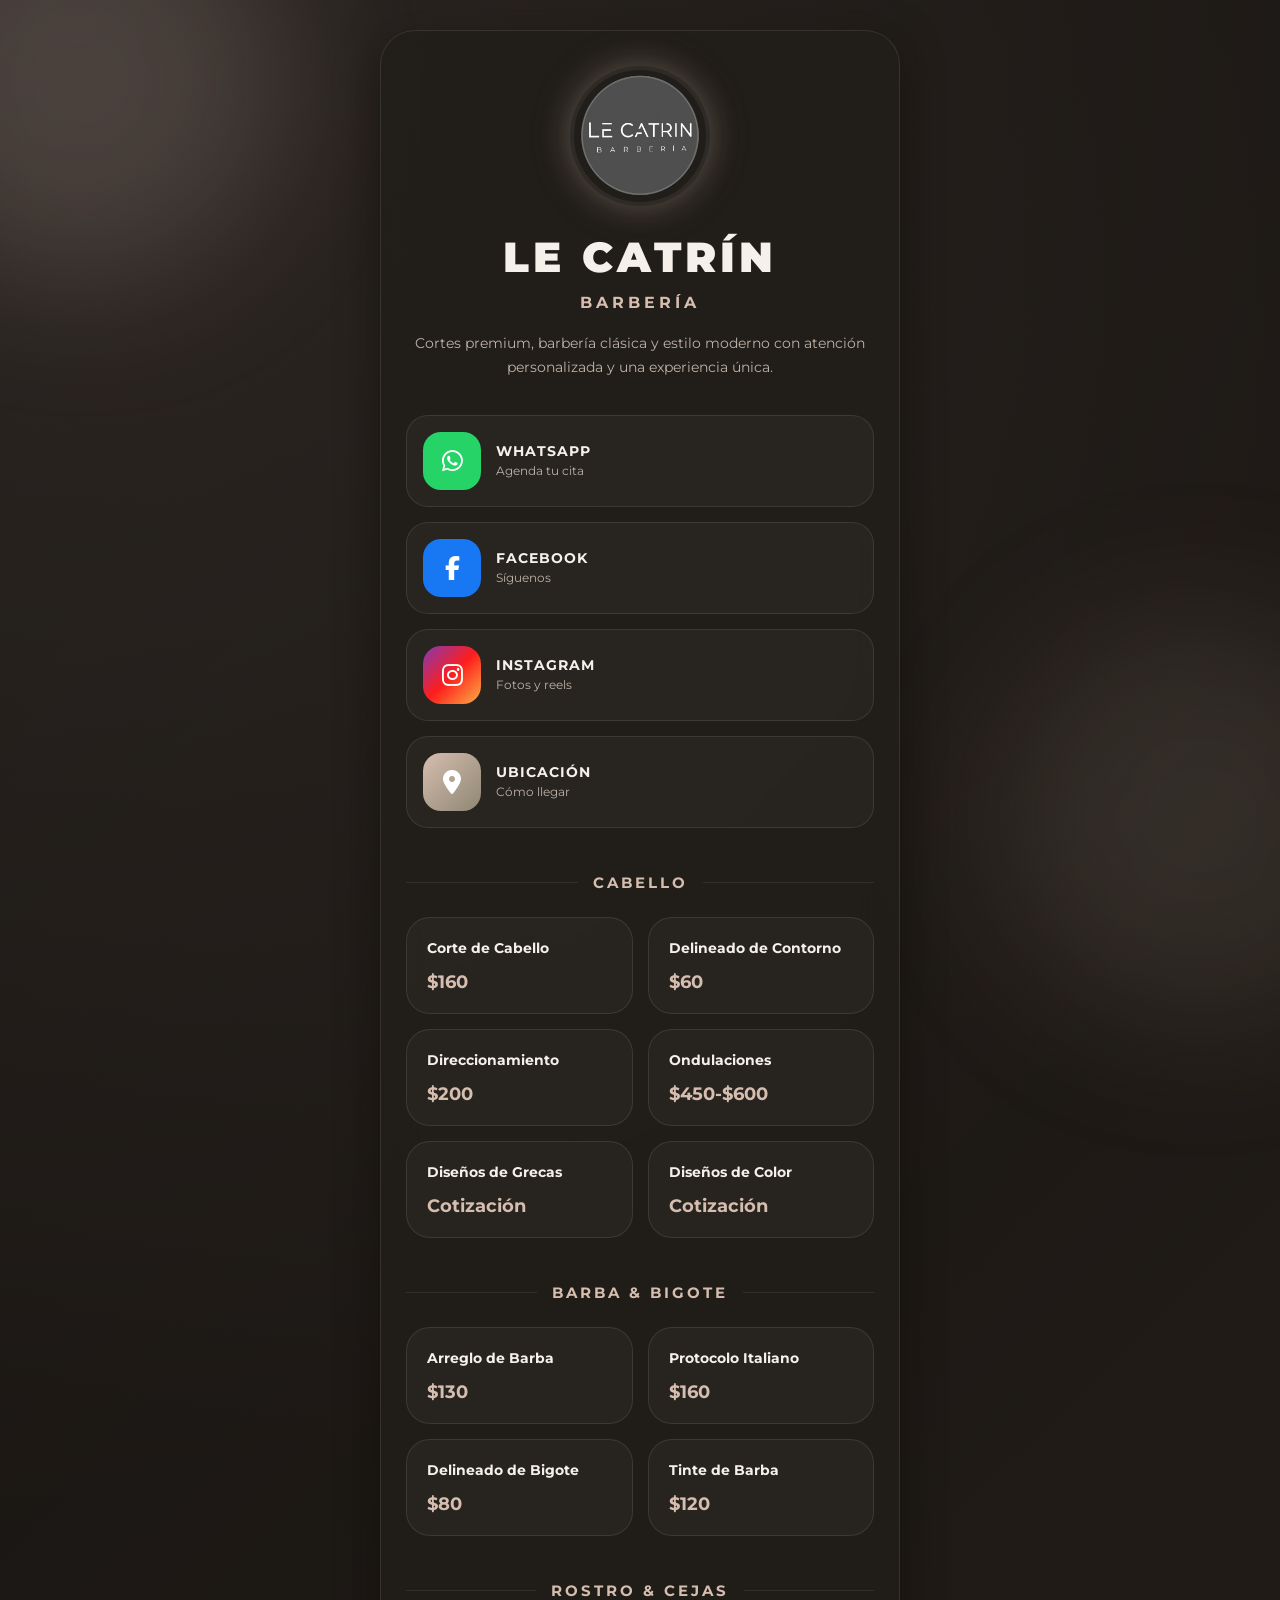
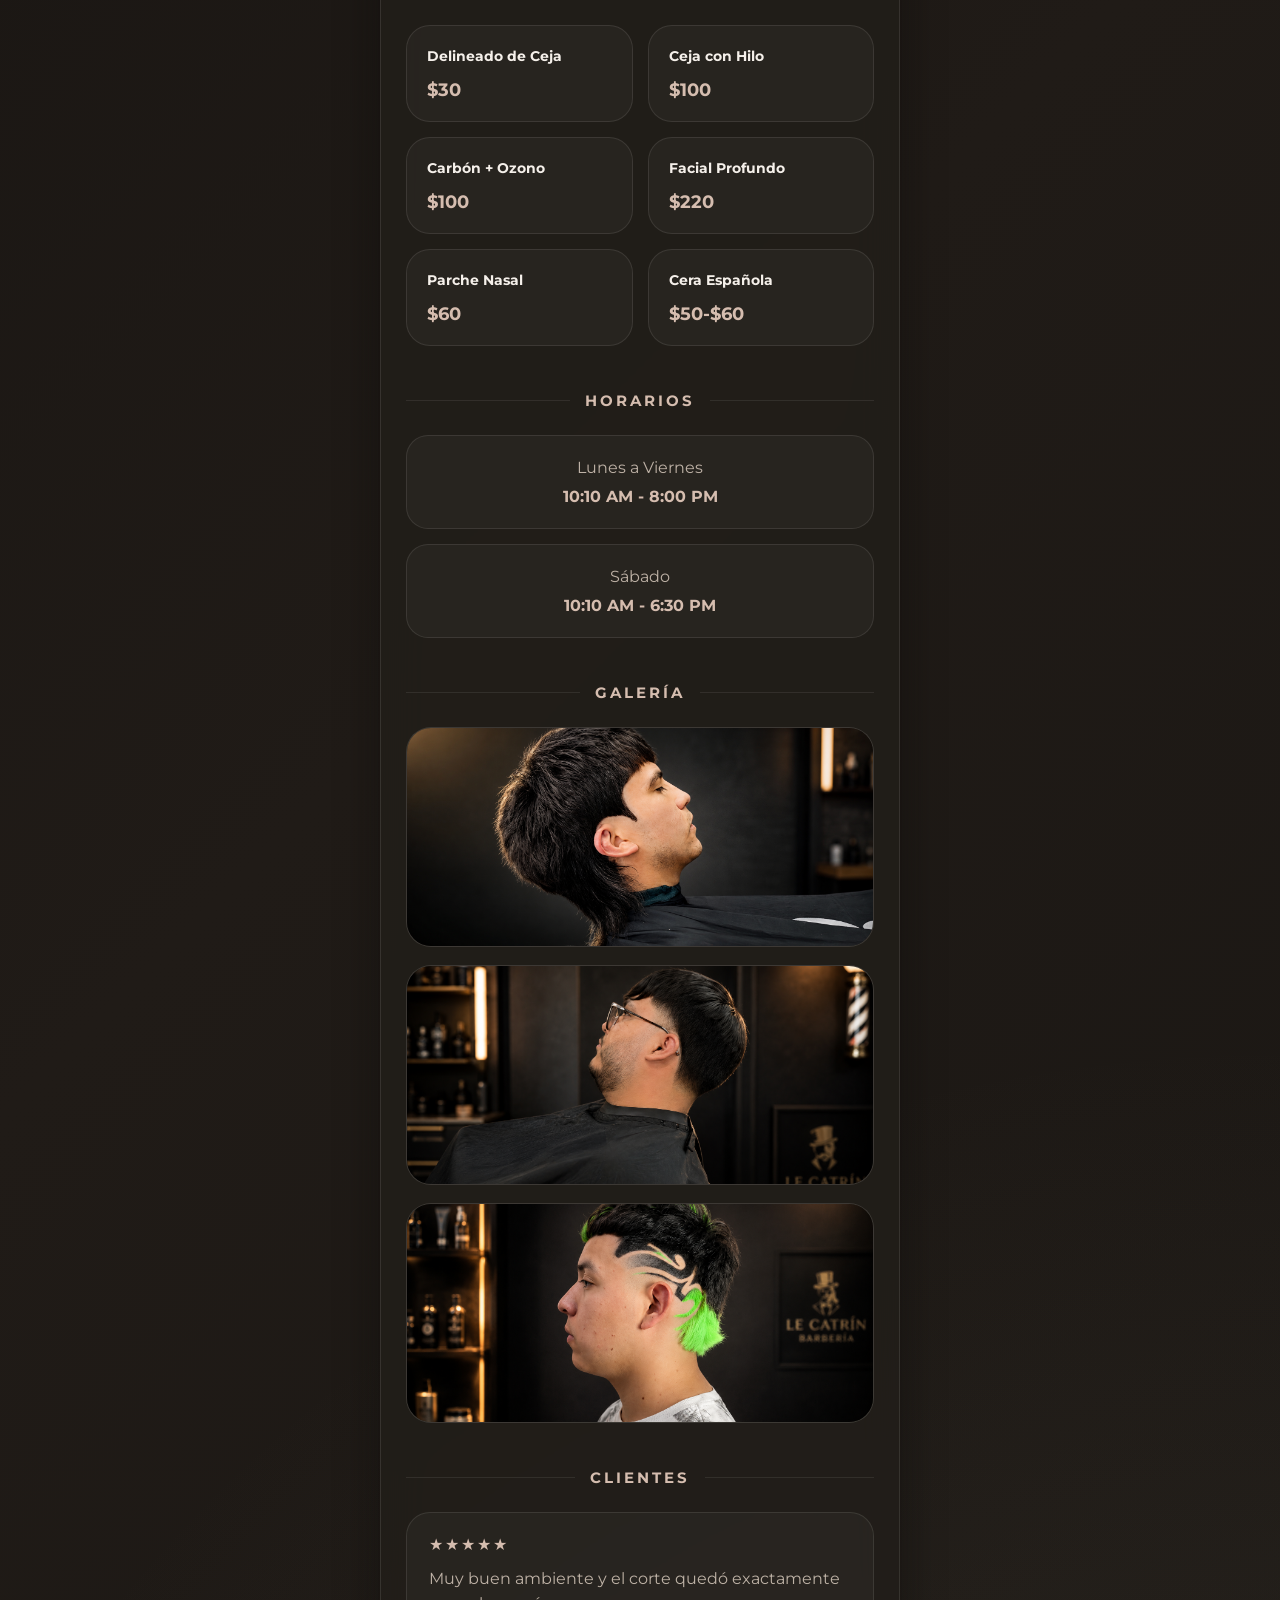
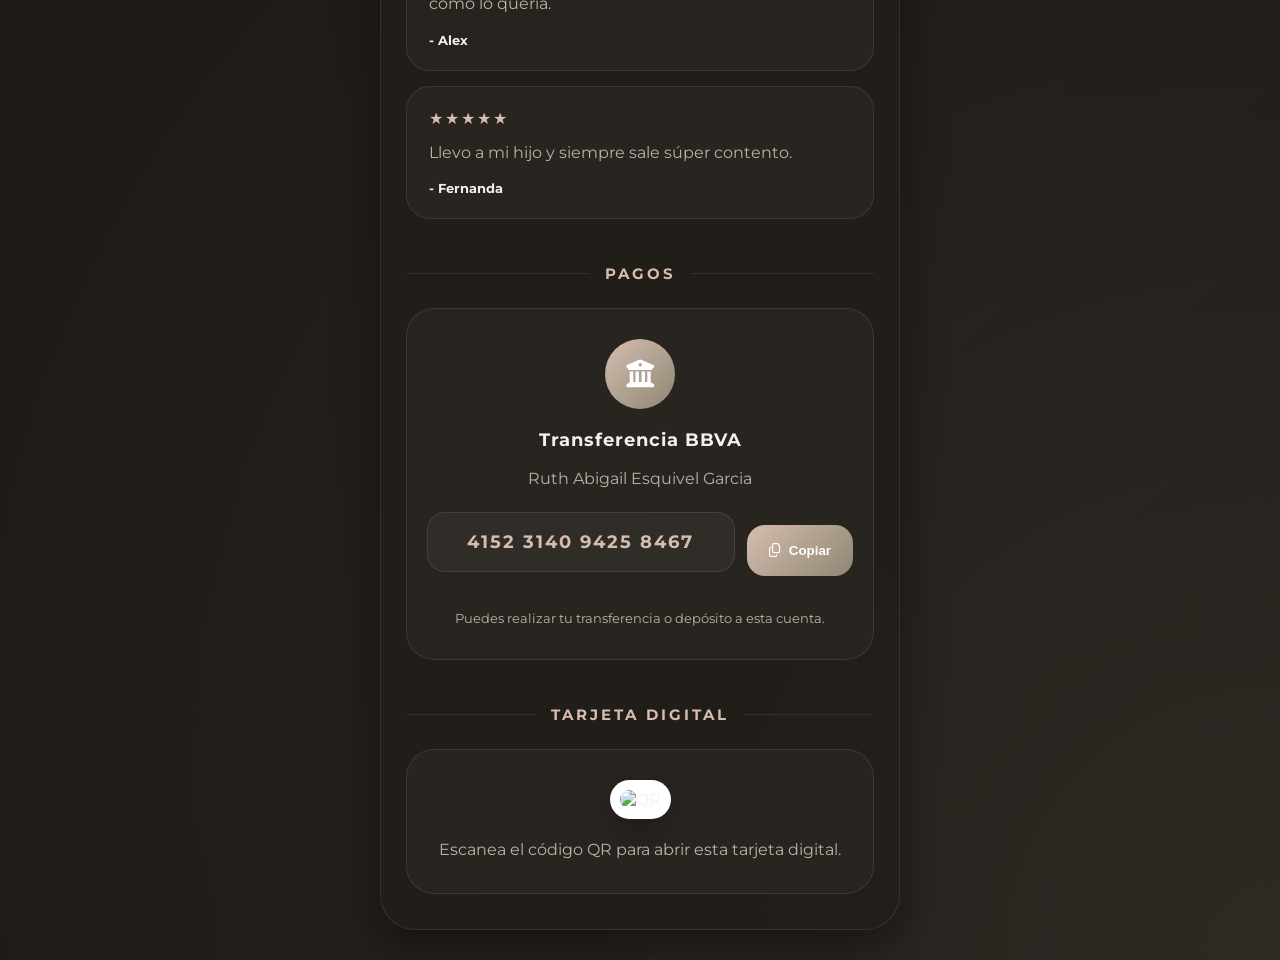
==== Le_Catrin_Barberia/index.html @ 96804195 "Add files via upload" ====
<!DOCTYPE html>
<html lang="es">

<head>

    <meta charset="UTF-8">

    <meta name="viewport" content="width=device-width, initial-scale=1.0">

    <title>Le Catrín Barbería</title>

    <meta name="theme-color" content="#050816">

    <!-- GOOGLE FONTS -->
    <link rel="preconnect" href="https://fonts.googleapis.com">

    <link rel="preconnect" href="https://fonts.gstatic.com" crossorigin>

    <link href="https://fonts.googleapis.com/css2?family=Montserrat:wght@300;400;500;600;700;800;900&display=swap"
        rel="stylesheet">

    <!-- ICONS -->
    <link rel="stylesheet"
        href="https://cdnjs.cloudflare.com/ajax/libs/font-awesome/6.5.2/css/all.min.css">

    <link rel="stylesheet" href="style.css">

</head>

<body>

    <!-- LOADER -->
    <div class="loader" id="loader">

        <div class="loader-content">

            <div class="loader-logo">

                <!-- LOGO -->
                <img src="logo.png" alt="Le Catrín Barbería">

            </div>

            <h1>LE CATRÍN</h1>

            <div class="loader-line"></div>

        </div>

    </div>

    <!-- GLOW EFFECTS -->
    <div class="glow glow-red"></div>
    <div class="glow glow-blue"></div>

    <main class="container">

        <section class="card">

            <!-- HERO -->
            <div class="hero fade-in">

                <div class="hero-logo">

                    <img src="logo.png" alt="Le Catrín Barbería">

                </div>

                <h1>LE CATRÍN</h1>

                <h2>BARBERÍA</h2>

                <p>
                    Cortes premium, barbería clásica y estilo moderno
                    con atención personalizada y una experiencia única.
                </p>

            </div>

            <!-- REDES -->
            <section class="socials fade-in">

                <a href="https://wa.me/527491108655"
                    target="_blank"
                    class="social-btn whatsapp">

                    <div class="social-icon">
                        <i class="fa-brands fa-whatsapp"></i>
                    </div>

                    <div class="social-text">

                        <span>WHATSAPP</span>

                        <small>Agenda tu cita</small>

                    </div>

                </a>

                <!-- AGREGAR URL -->
                <a href="https://www.facebook.com/barberialecatrin"
                    target="_blank"
                    class="social-btn facebook">

                    <div class="social-icon">
                        <i class="fa-brands fa-facebook-f"></i>
                    </div>

                    <div class="social-text">

                        <span>FACEBOOK</span>

                        <small>Síguenos</small>

                    </div>

                </a>

                <!-- AGREGAR URL -->
                <a href="https://www.instagram.com/lecatrin_barberia"
                    target="_blank"
                    class="social-btn instagram">

                    <div class="social-icon">
                        <i class="fa-brands fa-instagram"></i>
                    </div>

                    <div class="social-text">

                        <span>INSTAGRAM</span>

                        <small>Fotos y reels</small>

                    </div>

                </a>

                <!-- AGREGAR URL 
                <a href="#"
                    target="_blank"
                    class="social-btn tiktok">

                    <div class="social-icon">
                        <i class="fa-brands fa-tiktok"></i>
                    </div>

                    <div class="social-text">

                        <span>TIKTOK</span>

                        <small>Contenido barber</small>

                    </div>

                </a> -->

                <a href="https://maps.app.goo.gl/KvKrZvafAZCTjApi6?g_st=aw"
                    target="_blank"
                    class="social-btn maps">

                    <div class="social-icon">
                        <i class="fa-solid fa-location-dot"></i>
                    </div>

                    <div class="social-text">

                        <span>UBICACIÓN</span>

                        <small>Cómo llegar</small>

                    </div>

                </a>

            </section>

            <!-- SERVICIOS CABELLO -->
            <section class="section fade-in">

                <div class="section-title">

                    <span></span>
                    <h3>CABELLO</h3>
                    <span></span>

                </div>

                <div class="services">

                    <div class="service-card">
                        <h4>Corte de Cabello</h4>
                        <strong>$160</strong>
                    </div>

                    <div class="service-card">
                        <h4>Delineado de Contorno</h4>
                        <strong>$60</strong>
                    </div>

                    <div class="service-card">
                        <h4>Direccionamiento</h4>
                        <strong>$200</strong>
                    </div>

                    <div class="service-card">
                        <h4>Ondulaciones</h4>
                        <strong>$450-$600</strong>
                    </div>

                    <div class="service-card">
                        <h4>Diseños de Grecas</h4>
                        <strong>Cotización</strong>
                    </div>

                    <div class="service-card">
                        <h4>Diseños de Color</h4>
                        <strong>Cotización</strong>
                    </div>

                </div>

            </section>

            <!-- BARBA -->
            <section class="section fade-in">

                <div class="section-title">

                    <span></span>
                    <h3>BARBA & BIGOTE</h3>
                    <span></span>

                </div>

                <div class="services">

                    <div class="service-card">
                        <h4>Arreglo de Barba</h4>
                        <strong>$130</strong>
                    </div>

                    <div class="service-card">
                        <h4>Protocolo Italiano</h4>
                        <strong>$160</strong>
                    </div>

                    <div class="service-card">
                        <h4>Delineado de Bigote</h4>
                        <strong>$80</strong>
                    </div>

                    <div class="service-card">
                        <h4>Tinte de Barba</h4>
                        <strong>$120</strong>
                    </div>

                </div>

            </section>

            <!-- ROSTRO -->
            <section class="section fade-in">

                <div class="section-title">

                    <span></span>
                    <h3>ROSTRO & CEJAS</h3>
                    <span></span>

                </div>

                <div class="services">

                    <div class="service-card">
                        <h4>Delineado de Ceja</h4>
                        <strong>$30</strong>
                    </div>

                    <div class="service-card">
                        <h4>Ceja con Hilo</h4>
                        <strong>$100</strong>
                    </div>

                    <div class="service-card">
                        <h4>Carbón + Ozono</h4>
                        <strong>$100</strong>
                    </div>

                    <div class="service-card">
                        <h4>Facial Profundo</h4>
                        <strong>$220</strong>
                    </div>

                    <div class="service-card">
                        <h4>Parche Nasal</h4>
                        <strong>$60</strong>
                    </div>

                    <div class="service-card">
                        <h4>Cera Española</h4>
                        <strong>$50-$60</strong>
                    </div>

                </div>

            </section>

            <!-- HORARIOS -->
            <section class="section fade-in">

                <div class="section-title">

                    <span></span>
                    <h3>HORARIOS</h3>
                    <span></span>

                </div>

                <div class="schedule">

                    <div class="schedule-card">

                        <p>Lunes a Viernes</p>

                        <strong>10:10 AM - 8:00 PM</strong>

                    </div>

                    <div class="schedule-card">

                        <p>Sábado</p>

                        <strong>10:10 AM - 6:30 PM</strong>

                    </div>

                </div>

            </section>

            <!-- GALERÍA -->
            <section class="section fade-in">

                <div class="section-title">

                    <span></span>
                    <h3>GALERÍA</h3>
                    <span></span>

                </div>

                <div class="gallery">

                    <div class="gallery-item">
                        <img src="foto1.png" alt="Trabajo 1">
                    </div>

                    <div class="gallery-item">
                        <img src="foto2.png" alt="Trabajo 2">
                    </div>

                    <div class="gallery-item">
                        <img src="foto3.png" alt="Trabajo 3">
                    </div>

                </div>

            </section>

            <!-- TESTIMONIOS -->
            <section class="section fade-in">

                <div class="section-title">

                    <span></span>
                    <h3>CLIENTES</h3>
                    <span></span>

                </div>

                <div class="testimonials">

                    <div class="testimonial">

                        <div class="stars">★★★★★</div>

                        <p>
                            Muy buen ambiente y el corte quedó exactamente como lo quería.
                        </p>

                        <h5>- Alex</h5>

                    </div>

                    <div class="testimonial">

                        <div class="stars">★★★★★</div>

                        <p>
                            Llevo a mi hijo y siempre sale súper contento.
                        </p>

                        <h5>- Fernanda</h5>

                    </div>

                </div>

            </section>

            <!-- PAGOS -->
<section class="section fade-in">

    <div class="section-title">

        <span></span>

        <h3>PAGOS</h3>

        <span></span>

    </div>

    <div class="payment-card">

        <div class="payment-icon">

            <i class="fa-solid fa-building-columns"></i>

        </div>

        <h4>Transferencia BBVA</h4>

        <p class="payment-name">

            Ruth Abigail Esquivel Garcia

        </p>

        <div class="payment-copy">

    <div class="payment-number" id="bbva-number">

        4152 3140 9425 8467

    </div>

    <button
        class="copy-btn"
        onclick="copyAccount()">

        <i class="fa-regular fa-copy"></i>

        Copiar

    </button>

</div>

        <small>
            Puedes realizar tu transferencia o depósito a esta cuenta.
        </small>

    </div>

</section>

            <!-- QR -->
            <section class="section fade-in">

                <div class="section-title">

                    <span></span>
                    <h3>TARJETA DIGITAL</h3>
                    <span></span>

                </div>

                <div class="qr-box">

                    <!-- CAMBIAR URL -->
                    <img src="https://api.qrserver.com/v1/create-qr-code/?size=250x250&data=https://tu-tarjeta.com"
                        alt="QR">

                    <p>
                        Escanea el código QR para abrir esta tarjeta digital.
                    </p>

                </div>

            </section>

        </section>

    </main>

    <script src="script.js"></script>

</body>

</html>
---- Le_Catrin_Barberia/style.css ----
*{
    margin:0;
    padding:0;
    box-sizing:border-box;
}

:root{

    /* PALETA LE CATRÍN */

    --bg:#181512;

    --card:rgba(34,30,26,.88);

    --primary:#D5BDAF;

    --secondary:#8F8773;

    --light:#F5F0EA;

    --text:#F5F0EA;

    --soft:#BEB2A6;

    --border:rgba(245,240,234,.10);
}

html{
    scroll-behavior:smooth;
}

body{

    font-family:'Montserrat',sans-serif;

    min-height:100vh;

    background:
    radial-gradient(circle at top left,
    rgba(213,189,175,.12),
    transparent 35%),

    radial-gradient(circle at bottom right,
    rgba(143,135,115,.18),
    transparent 35%),

    linear-gradient(
    135deg,
    #151210,
    #201b17,
    #181512);

    color:var(--text);

    overflow-x:hidden;

    padding:30px 15px;

    position:relative;
}

/* GLOW */

.glow{

    position:fixed;

    width:400px;
    height:400px;

    border-radius:50%;

    filter:blur(70px);

    z-index:-1;
}

.glow-red{

    background:rgba(213,189,175,.18);

    top:-120px;
    left:-120px;
}

.glow-blue{

    background:rgba(143,135,115,.18);

    bottom:-120px;
    right:-120px;
}

/* LOADER */

.loader{

    position:fixed;

    inset:0;

    background:#12100e;

    display:flex;
    justify-content:center;
    align-items:center;

    z-index:9999;

    transition:.6s ease;
}

.loader.hidden{

    opacity:0;
    visibility:hidden;
}

.loader-content{

    text-align:center;
}

.loader-logo{

    width:120px;
    height:120px;

    border-radius:50%;

    overflow:hidden;

    border:3px solid rgba(255,255,255,.08);

    margin:auto;

    box-shadow:
    0 0 30px rgba(213,189,175,.25),
    0 0 45px rgba(143,135,115,.18);
}

.loader-logo img{

    width:100%;
    height:100%;

    object-fit:cover;
}

.loader h1{

    margin-top:20px;

    font-size:34px;

    letter-spacing:5px;

    font-weight:800;

    color:var(--light);
}

.loader-line{

    width:220px;
    height:5px;

    margin-top:20px;

    background:rgba(255,255,255,.06);

    border-radius:30px;

    overflow:hidden;

    position:relative;
}

.loader-line::before{

    content:'';

    position:absolute;

    width:40%;
    height:100%;

    left:-40%;

    background:
    linear-gradient(
        90deg,
        var(--primary),
        var(--secondary)
    );

    animation:loading 1.4s linear infinite;
}

@keyframes loading{

    100%{
        left:100%;
    }
}

/* MAIN */

.container{

    width:100%;

    display:flex;
    justify-content:center;
}

.card{

    width:100%;
    max-width:520px;

    background:var(--card);

    backdrop-filter:blur(20px);

    border:1px solid var(--border);

    border-radius:35px;

    padding:35px 25px;

    box-shadow:
    0 10px 40px rgba(0,0,0,.55),
    0 0 40px rgba(213,189,175,.05);

    overflow:hidden;
}

/* HERO */

.hero{

    text-align:center;
}

.hero-logo{

    width:140px;
    height:140px;

    border-radius:50%;

    overflow:hidden;

    margin:auto;

    border:4px solid rgba(255,255,255,.06);

    box-shadow:
    0 0 30px rgba(213,189,175,.25),
    0 0 45px rgba(143,135,115,.18);
}

.hero-logo img{

    width:100%;
    height:100%;

    object-fit:cover;
}

.hero h1{

    margin-top:25px;

    font-size:42px;

    font-weight:900;

    letter-spacing:4px;

    color:var(--light);
}

.hero h2{

    margin-top:10px;

    color:var(--primary);

    font-size:16px;

    letter-spacing:4px;
}

.hero p{

    margin-top:20px;

    color:var(--soft);

    line-height:1.7;

    font-size:14px;
}

/* SOCIALS */

.socials{

    margin-top:35px;

    display:flex;
    flex-direction:column;

    gap:15px;
}

.social-btn{

    display:flex;
    align-items:center;

    text-decoration:none;

    padding:16px;

    border-radius:22px;

    background:rgba(255,255,255,.03);

    border:1px solid var(--border);

    transition:.3s ease;
}

.social-btn:hover{

    transform:translateY(-4px);

    border-color:rgba(213,189,175,.25);

    background:rgba(255,255,255,.05);

    box-shadow:
    0 0 25px rgba(213,189,175,.08);
}

.social-icon{

    width:58px;
    height:58px;

    border-radius:18px;

    display:flex;
    justify-content:center;
    align-items:center;

    margin-right:15px;
}

.social-icon i{

    color:white;

    font-size:24px;
}

.whatsapp .social-icon{
    background:#25D366;
}

.facebook .social-icon{
    background:#1877f2;
}

.instagram .social-icon{
    background:
    linear-gradient(135deg,#833ab4,#fd1d1d,#fcb045);
}

.tiktok .social-icon{
    background:#000;
}

.maps .social-icon{
    background:
    linear-gradient(
        135deg,
        var(--primary),
        var(--secondary)
    );
}

.social-text span{

    display:block;

    color:var(--light);

    font-weight:700;

    font-size:14px;

    letter-spacing:1px;
}

.social-text small{

    color:var(--soft);

    font-size:12px;
}

/* SECCIONES */

.section{

    margin-top:45px;
}

.section-title{

    display:flex;
    align-items:center;

    gap:15px;

    margin-bottom:25px;
}

.section-title span{

    flex:1;

    height:1px;

    background:rgba(255,255,255,.08);
}

.section-title h3{

    font-size:15px;

    letter-spacing:3px;

    color:var(--primary);
}

/* SERVICIOS */

.services{

    display:grid;

    grid-template-columns:1fr 1fr;

    gap:15px;
}

.service-card{

    background:rgba(255,255,255,.03);

    border:1px solid var(--border);

    border-radius:24px;

    padding:20px;

    transition:.3s ease;
}

.service-card:hover{

    transform:translateY(-4px);

    border-color:rgba(213,189,175,.30);

    background:rgba(255,255,255,.05);

    box-shadow:
    0 0 20px rgba(213,189,175,.08);
}

.service-card h4{

    font-size:14px;

    line-height:1.5;

    color:var(--light);
}

.service-card strong{

    display:block;

    margin-top:12px;

    color:var(--primary);

    font-size:18px;
}

/* HORARIOS */

.schedule{

    display:flex;
    flex-direction:column;

    gap:15px;
}

.schedule-card{

    background:rgba(255,255,255,.03);

    border:1px solid var(--border);

    border-radius:22px;

    padding:22px;

    text-align:center;
}

.schedule-card p{

    color:var(--soft);
}

.schedule-card strong{

    display:block;

    margin-top:10px;

    color:var(--primary);
}

/* GALERIA */

.gallery{

    display:flex;

    flex-direction:column;

    gap:18px;
}

.gallery-item{

    height:220px;

    overflow:hidden;

    border-radius:25px;

    border:1px solid var(--border);

    background:rgba(255,255,255,.03);
}

.gallery-item img{

    width:100%;

    height:100%;

    object-fit:cover;

    transition:.4s ease;
}

.gallery-item:hover img{

    transform:scale(1.06);
}

/* TESTIMONIOS */

.testimonials{

    display:flex;
    flex-direction:column;

    gap:15px;
}

.testimonial{

    background:rgba(255,255,255,.03);

    border:1px solid var(--border);

    border-radius:24px;

    padding:22px;
}

.stars{

    color:var(--primary);

    margin-bottom:12px;

    letter-spacing:2px;
}

.testimonial p{

    color:var(--soft);

    line-height:1.6;
}

.testimonial h5{

    margin-top:15px;

    color:var(--light);
}

/* QR */

.qr-box{

    text-align:center;

    background:rgba(255,255,255,.03);

    border:1px solid var(--border);

    border-radius:28px;

    padding:30px 20px;
}

.qr-box img{

    width:230px;

    background:white;

    padding:10px;

    border-radius:20px;

    box-shadow:
    0 10px 30px rgba(0,0,0,.25);
}

.qr-box p{

    margin-top:18px;

    color:var(--soft);

    line-height:1.6;
}

/* PAGOS */

.payment-card{

    background:rgba(255,255,255,.03);

    border:1px solid var(--border);

    border-radius:28px;

    padding:30px 20px;

    text-align:center;

    transition:.3s ease;
}

.payment-card:hover{

    transform:translateY(-4px);

    border-color:rgba(213,189,175,.30);

    box-shadow:
    0 0 20px rgba(213,189,175,.08);
}

.payment-icon{

    width:70px;
    height:70px;

    margin:auto auto 20px;

    border-radius:50%;

    display:flex;
    justify-content:center;
    align-items:center;

    background:
    linear-gradient(
        135deg,
        var(--primary),
        var(--secondary)
    );
}

.payment-icon i{

    color:#fff;

    font-size:28px;
}

.payment-card h4{

    color:var(--light);

    font-size:18px;

    margin-bottom:15px;

    letter-spacing:1px;
}

.payment-name{

    color:var(--soft);

    line-height:1.6;

    margin-bottom:20px;
}

.payment-number{

    background:rgba(255,255,255,.04);

    border:1px solid var(--border);

    border-radius:18px;

    padding:18px;

    font-size:20px;

    font-weight:700;

    letter-spacing:3px;

    color:var(--primary);

    margin-bottom:18px;

    word-break:break-all;
}

.payment-card small{

    color:var(--soft);

    line-height:1.6;
}

/* COPIAR CUENTA */

.payment-copy{

    display:flex;

    gap:12px;

    align-items:center;

    margin-bottom:18px;
}

.payment-number{

    flex:1;

    background:rgba(255,255,255,.04);

    border:1px solid var(--border);

    border-radius:18px;

    padding:18px;

    font-size:18px;

    font-weight:700;

    letter-spacing:2px;

    color:var(--primary);

    text-align:center;
}

.copy-btn{

    border:none;

    background:
    linear-gradient(
        135deg,
        var(--primary),
        var(--secondary)
    );

    color:white;

    padding:18px 22px;

    border-radius:18px;

    cursor:pointer;

    font-weight:700;

    display:flex;

    align-items:center;

    gap:8px;

    transition:.3s ease;
}

.copy-btn:hover{

    transform:translateY(-2px);

    box-shadow:
    0 0 20px rgba(213,189,175,.25);
}

.copy-btn.copied{

    background:#25D366;
}

/* ANIMACIONES */

.fade-in{

    opacity:0;

    transform:translateY(20px);

    transition:
    opacity .8s ease,
    transform .8s ease;
}

.fade-in.show{

    opacity:1;

    transform:translateY(0);
}

/* SCROLLBAR */

::-webkit-scrollbar{

    width:8px;
}

::-webkit-scrollbar-track{

    background:#1b1714;
}

::-webkit-scrollbar-thumb{

    background:var(--secondary);

    border-radius:20px;
}

/* RESPONSIVE */

@media(max-width:700px){

    .card{

        padding:30px 20px;
    }

    .hero h1{

        font-size:34px;
    }

    .services{

        grid-template-columns:1fr;
    }

    .gallery-item{

        height:190px;
    }
}
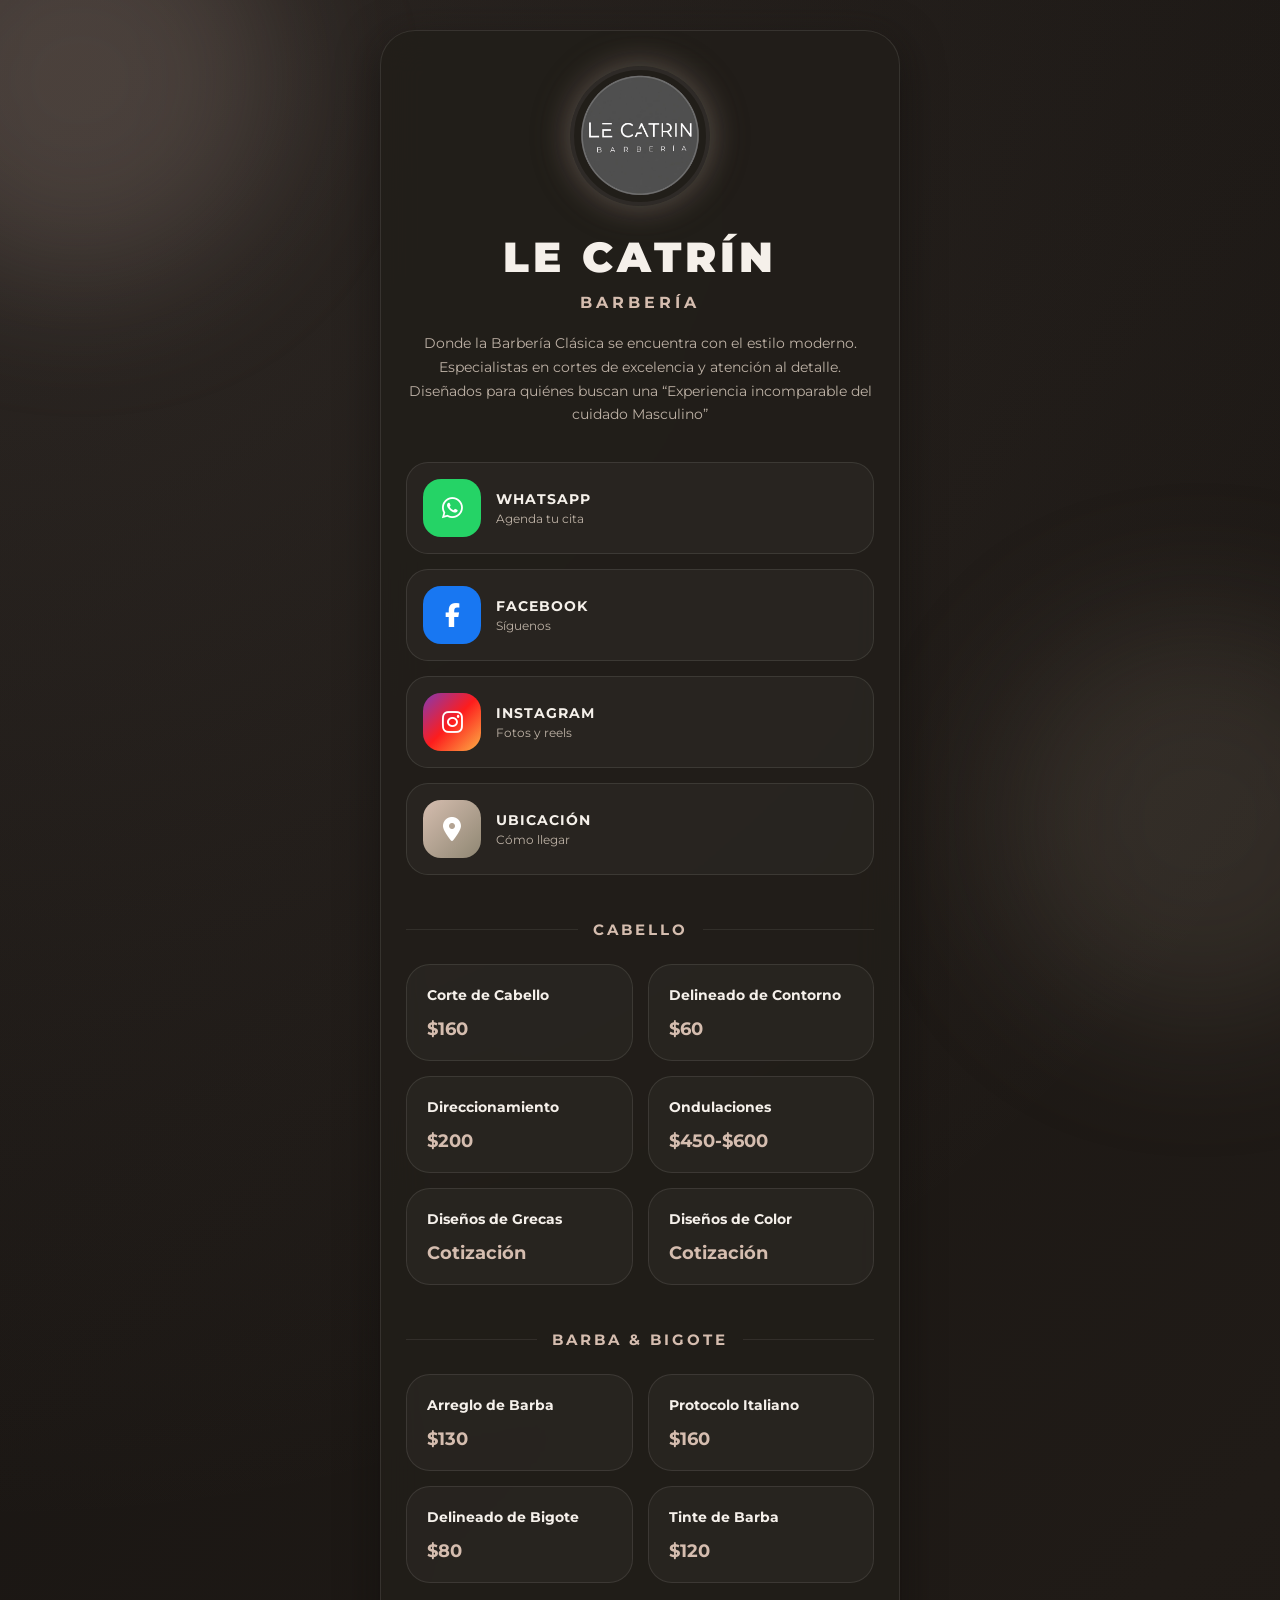
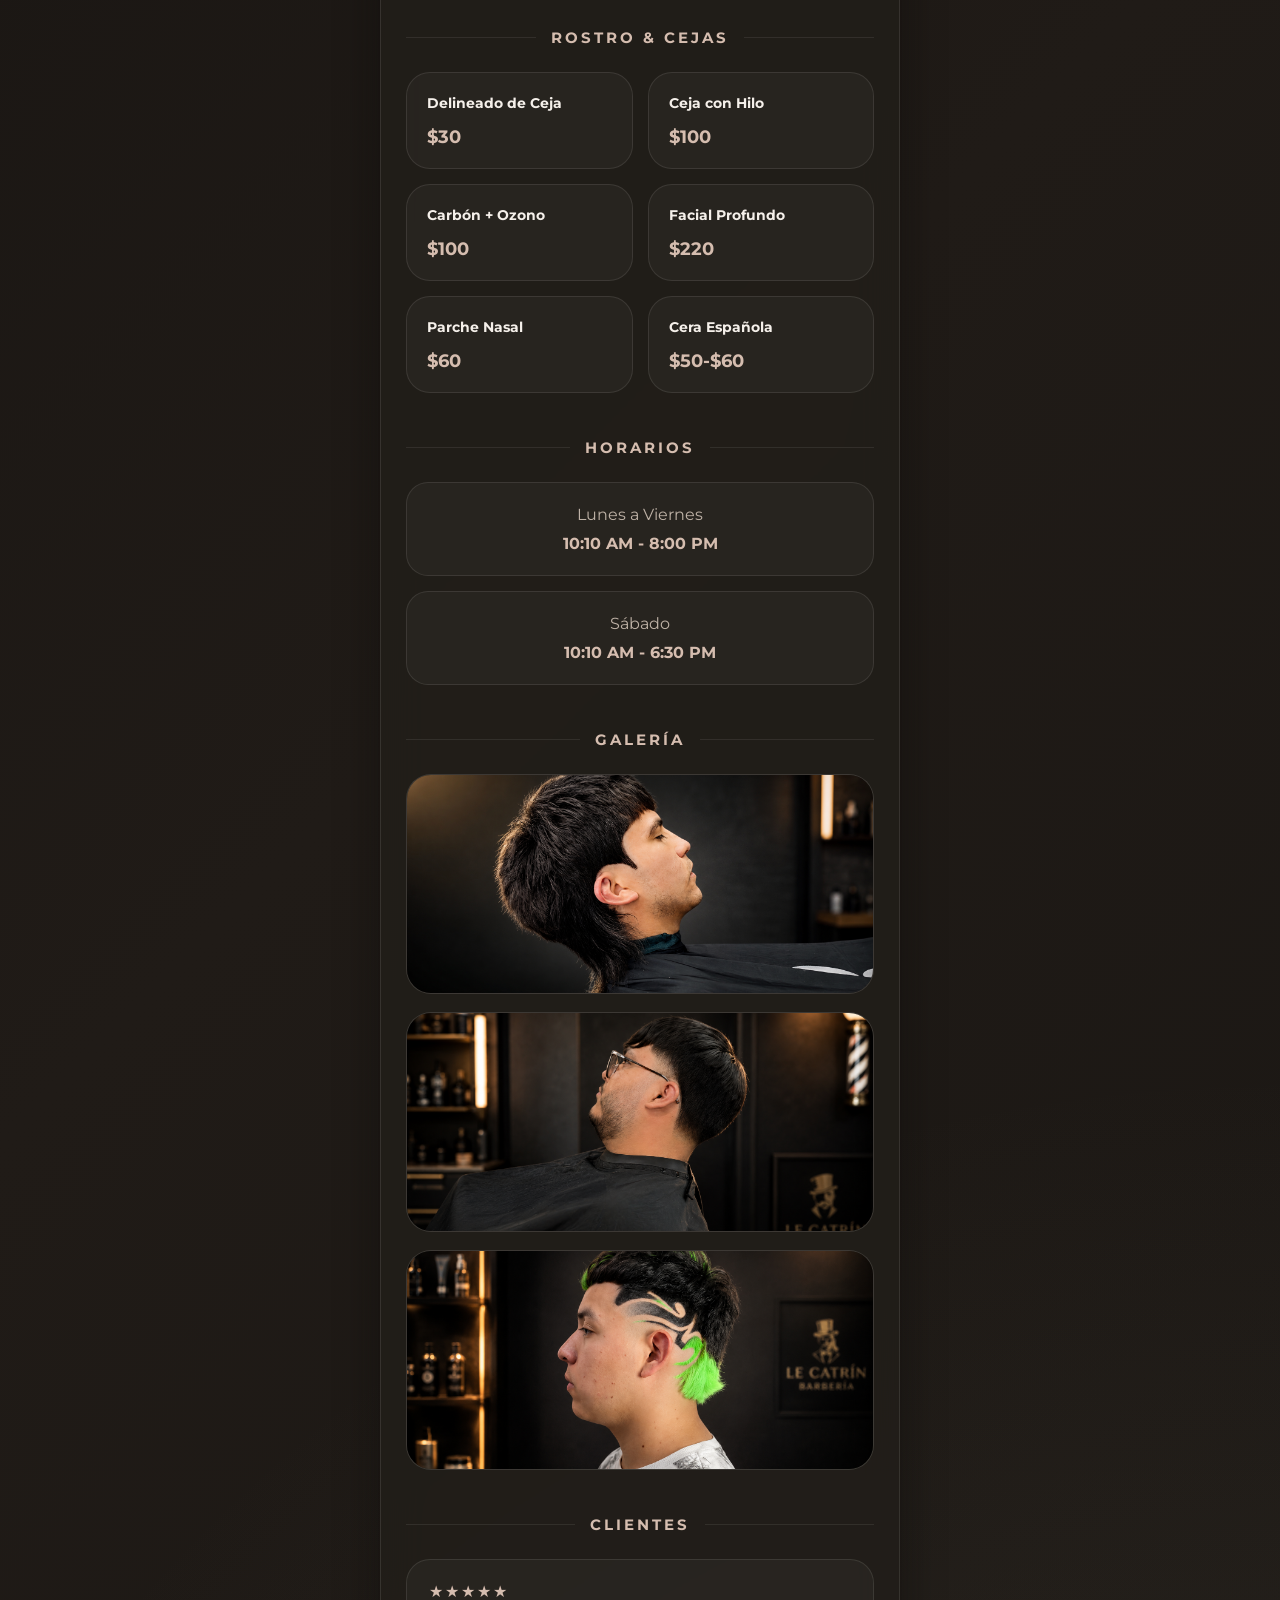
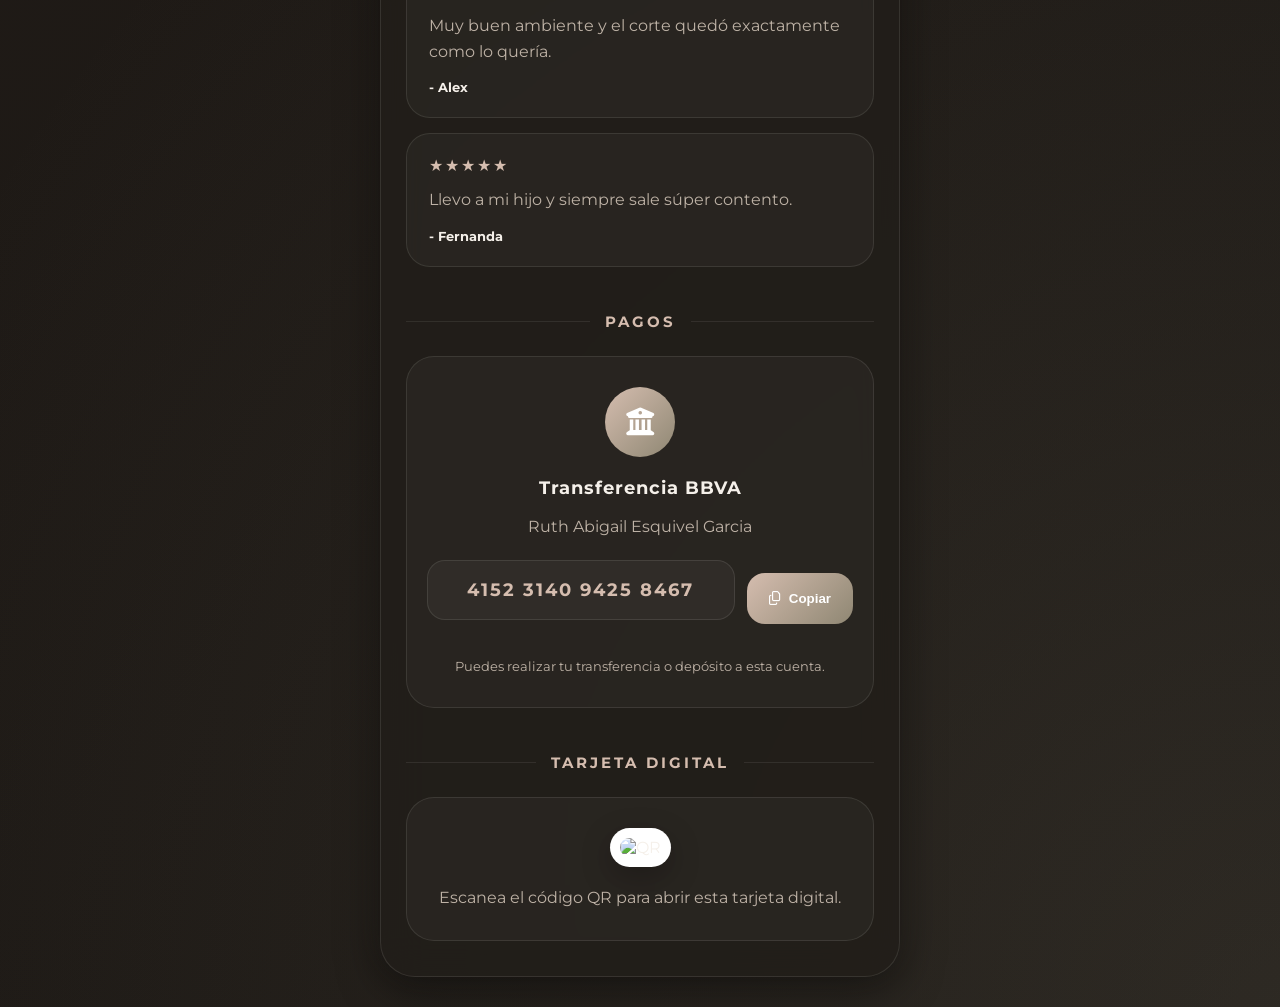
==== commit bffbcdad: "Update index.html" ====
--- a/Le_Catrin_Barberia/index.html
+++ b/Le_Catrin_Barberia/index.html
@@ -71,8 +71,7 @@
                 <h2>BARBERÍA</h2>
 
                 <p>
-                    Cortes premium, barbería clásica y estilo moderno
-                    con atención personalizada y una experiencia única.
+                    Donde la Barbería Clásica se encuentra con el estilo moderno. Especialistas en cortes de excelencia y atención al detalle. Diseñados para quiénes buscan una “Experiencia incomparable del cuidado Masculino”
                 </p>
 
             </div>
@@ -480,7 +479,7 @@
                 <div class="qr-box">
 
                     <!-- CAMBIAR URL -->
-                    <img src="https://api.qrserver.com/v1/create-qr-code/?size=250x250&data=https://tu-tarjeta.com"
+                    <img src="https://api.qrserver.com/v1/create-qr-code/?size=250x250&data=https://feclic7-ship-it.github.io/Le_Catrin_Barberia/"
                         alt="QR">
 
                     <p>
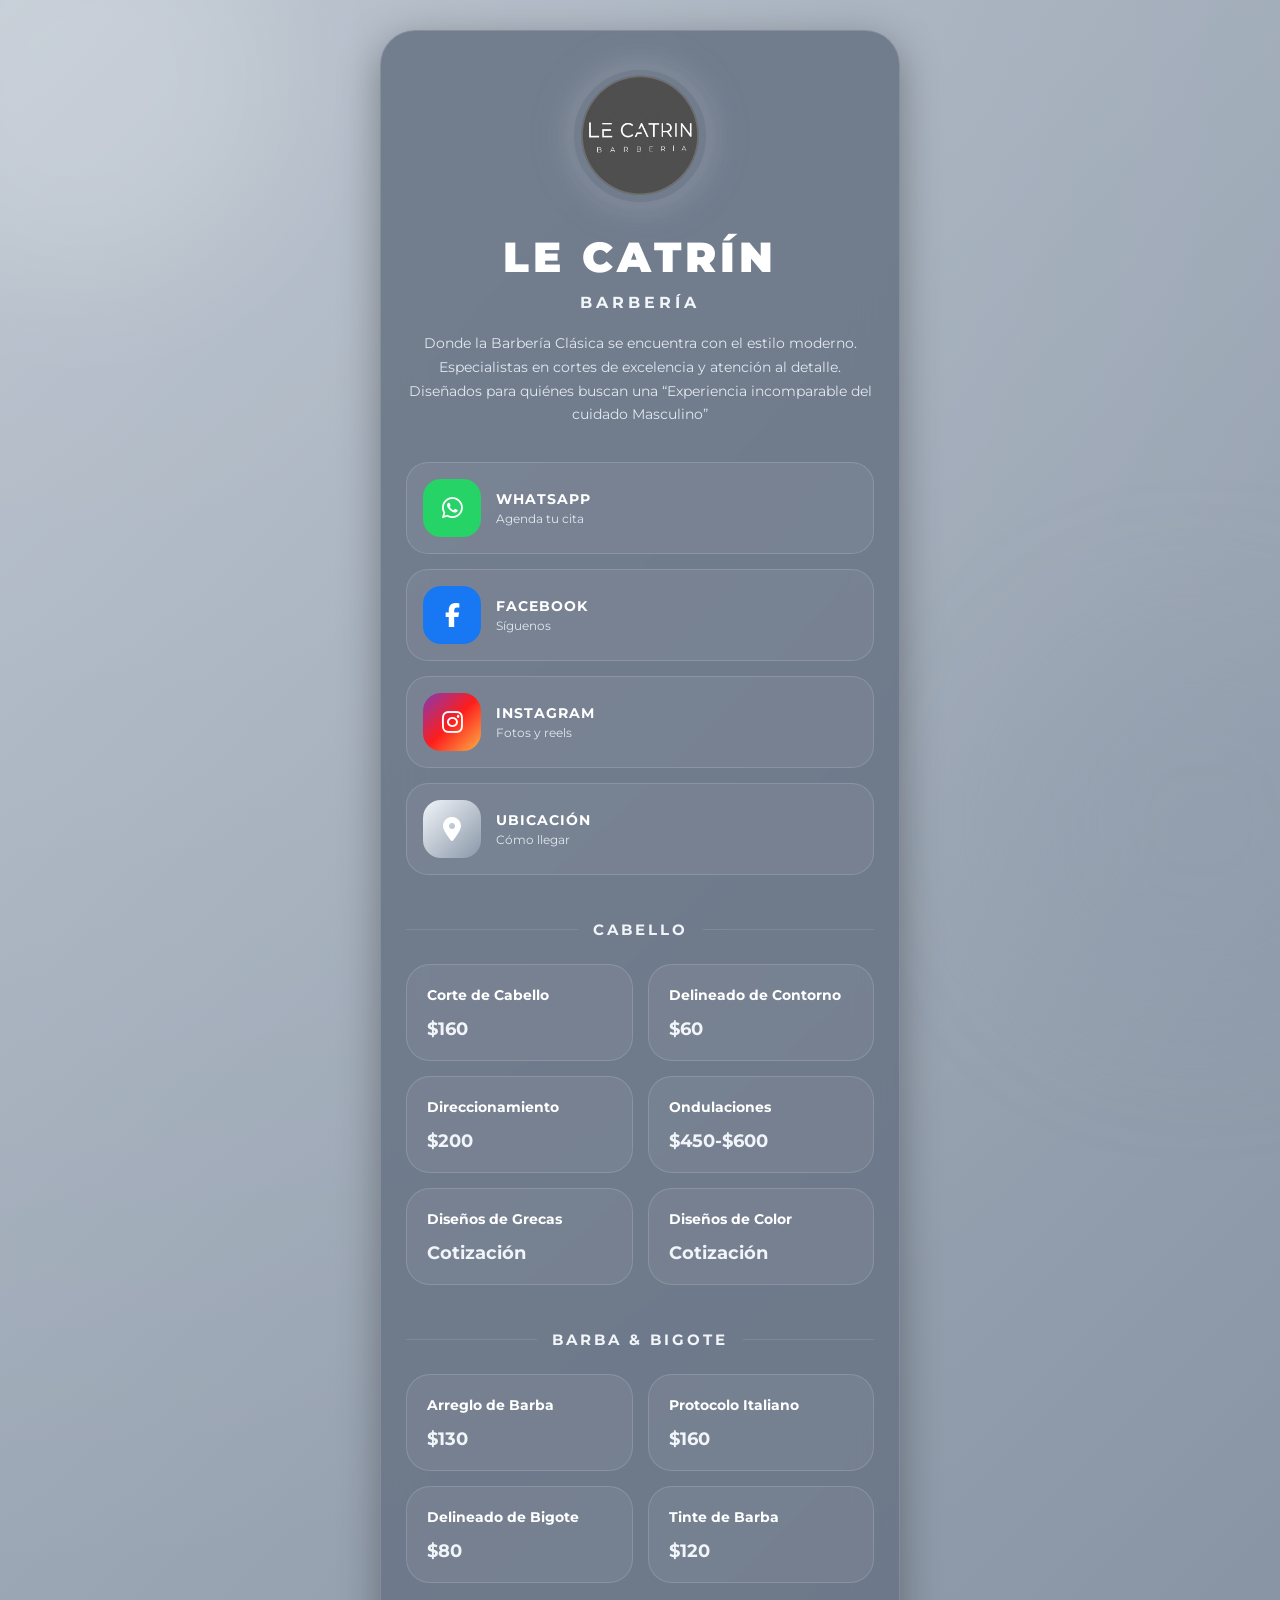
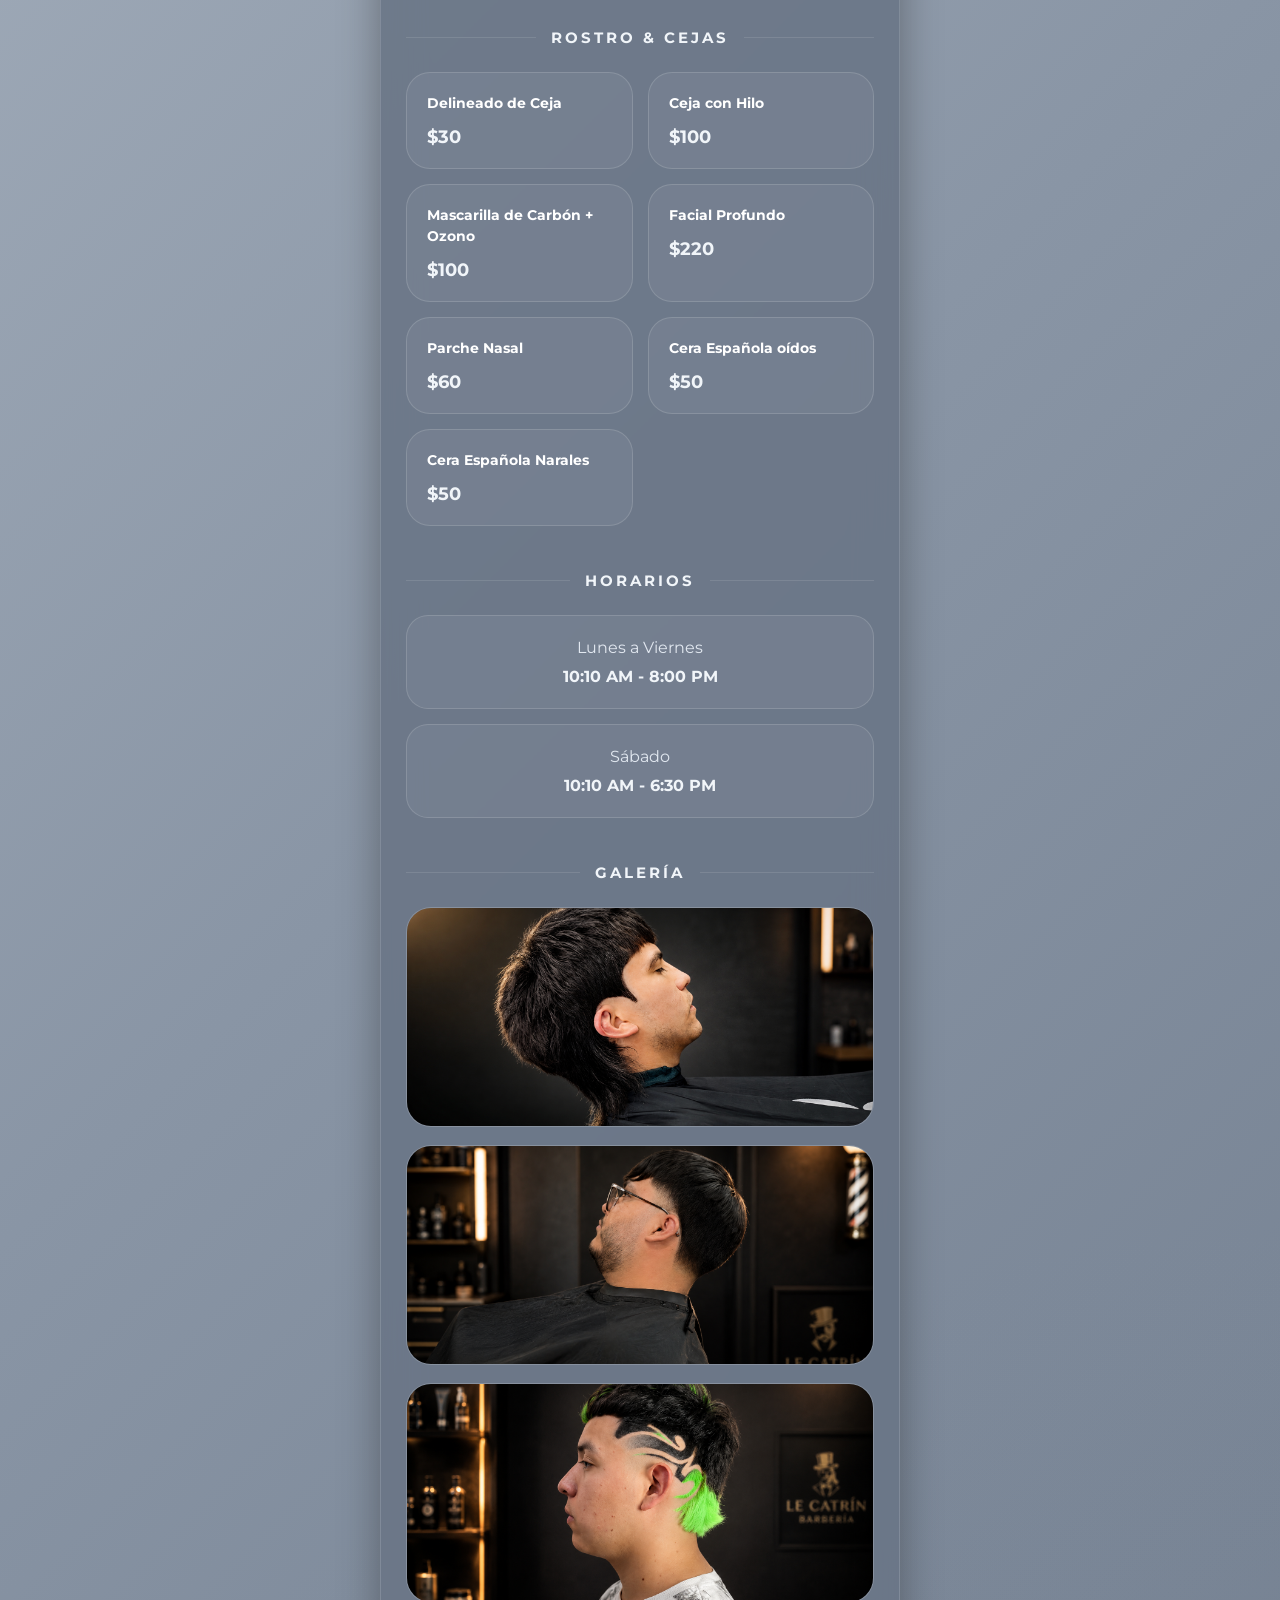
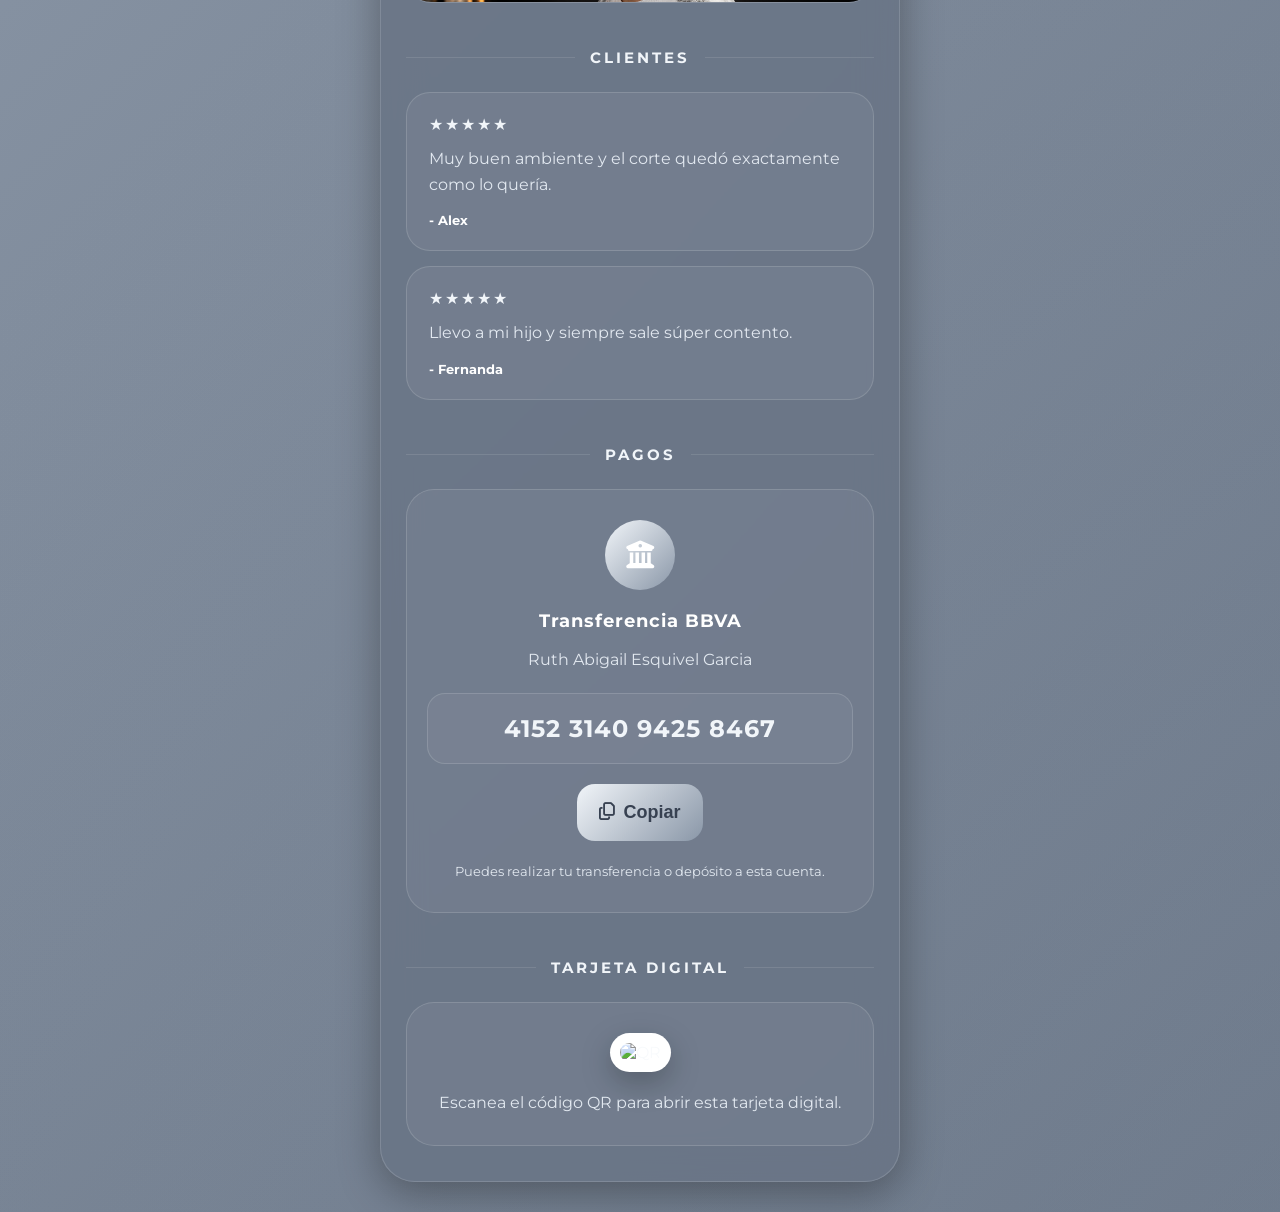
==== commit fd4be1a1: "Update index.html" ====
--- a/Le_Catrin_Barberia/index.html
+++ b/Le_Catrin_Barberia/index.html
@@ -282,7 +282,7 @@
                     </div>
 
                     <div class="service-card">
-                        <h4>Carbón + Ozono</h4>
+                        <h4>Mascarilla de Carbón + Ozono</h4>
                         <strong>$100</strong>
                     </div>
 
@@ -297,8 +297,13 @@
                     </div>
 
                     <div class="service-card">
-                        <h4>Cera Española</h4>
-                        <strong>$50-$60</strong>
+                        <h4>Cera Española oídos</h4>
+                        <strong>$50</strong>
+                    </div>
+
+                    <div class="service-card">
+                        <h4>Cera Española Narales</h4>
+                        <strong>$50</strong>
                     </div>
 
                 </div>
--- a/Le_Catrin_Barberia/style.css
+++ b/Le_Catrin_Barberia/style.css
@@ -5,24 +5,15 @@
 }
 
 :root{
-
-    /* PALETA LE CATRÍN */
-
-    --bg:#181512;
-
-    --card:rgba(34,30,26,.88);
-
-    --primary:#D5BDAF;
-
-    --secondary:#8F8773;
-
-    --light:#F5F0EA;
-
-    --text:#F5F0EA;
-
-    --soft:#BEB2A6;
-
-    --border:rgba(245,240,234,.10);
+    /* PALETA GRIS OXFORD */
+    --bg:#697586;
+    --card:rgba(105,117,134,.88);
+    --primary:#F1F5F9;
+    --secondary:#8A97A8;
+    --light:#FFFFFF;
+    --text:#F8FAFC;
+    --soft:#E2E8F0;
+    --border:rgba(255,255,255,.14);
 }
 
 html{
@@ -30,63 +21,45 @@
 }
 
 body{
-
     font-family:'Montserrat',sans-serif;
-
     min-height:100vh;
-
     background:
     radial-gradient(circle at top left,
-    rgba(213,189,175,.12),
+    rgba(255,255,255,.15),
     transparent 35%),
-
     radial-gradient(circle at bottom right,
-    rgba(143,135,115,.18),
+    rgba(138,151,168,.20),
     transparent 35%),
-
     linear-gradient(
     135deg,
-    #151210,
-    #201b17,
-    #181512);
-
+    #B3BDC9,
+    #8995A5,
+    #697586);
     color:var(--text);
-
     overflow-x:hidden;
-
     padding:30px 15px;
-
     position:relative;
 }
 
 /* GLOW */
 
 .glow{
-
     position:fixed;
-
     width:400px;
     height:400px;
-
     border-radius:50%;
-
     filter:blur(70px);
-
     z-index:-1;
 }
 
 .glow-red{
-
-    background:rgba(213,189,175,.18);
-
+    background:rgba(255,255,255,.18);
     top:-120px;
     left:-120px;
 }
 
 .glow-blue{
-
-    background:rgba(143,135,115,.18);
-
+    background:rgba(138,151,168,.22);
     bottom:-120px;
     right:-120px;
 }
@@ -94,111 +67,76 @@
 /* LOADER */
 
 .loader{
-
     position:fixed;
-
     inset:0;
-
-    background:#12100e;
-
+    background:#5F6B7A;
     display:flex;
     justify-content:center;
     align-items:center;
-
     z-index:9999;
-
     transition:.6s ease;
 }
 
 .loader.hidden{
-
     opacity:0;
     visibility:hidden;
 }
 
 .loader-content{
-
     text-align:center;
 }
 
 .loader-logo{
-
     width:120px;
     height:120px;
-
     border-radius:50%;
-
     overflow:hidden;
-
-    border:3px solid rgba(255,255,255,.08);
-
+    border:3px solid rgba(255,255,255,.10);
     margin:auto;
-
     box-shadow:
-    0 0 30px rgba(213,189,175,.25),
-    0 0 45px rgba(143,135,115,.18);
+    0 0 30px rgba(255,255,255,.15),
+    0 0 45px rgba(138,151,168,.20);
 }
 
 .loader-logo img{
-
     width:100%;
     height:100%;
-
     object-fit:cover;
 }
 
 .loader h1{
-
     margin-top:20px;
-
     font-size:34px;
-
     letter-spacing:5px;
-
     font-weight:800;
-
     color:var(--light);
 }
 
 .loader-line{
-
     width:220px;
     height:5px;
-
     margin-top:20px;
-
-    background:rgba(255,255,255,.06);
-
+    background:rgba(255,255,255,.08);
     border-radius:30px;
-
     overflow:hidden;
-
     position:relative;
 }
 
 .loader-line::before{
-
     content:'';
-
     position:absolute;
-
     width:40%;
     height:100%;
-
     left:-40%;
-
-    background:
-    linear-gradient(
+    background:linear-gradient(
         90deg,
         var(--primary),
         var(--secondary)
     );
-
     animation:loading 1.4s linear infinite;
 }
 
 @keyframes loading{
-
     100%{
         left:100%;
     }
@@ -207,186 +145,121 @@
 /* MAIN */
 
 .container{
-
     width:100%;
-
     display:flex;
     justify-content:center;
 }
 
 .card{
-
     width:100%;
     max-width:520px;
-
     background:var(--card);
-
     backdrop-filter:blur(20px);
-
-    border:1px solid var(--border);
-
+    border:1px solid var(--border);
     border-radius:35px;
-
     padding:35px 25px;
-
     box-shadow:
-    0 10px 40px rgba(0,0,0,.55),
-    0 0 40px rgba(213,189,175,.05);
-
+    0 10px 40px rgba(0,0,0,.35),
+    0 0 40px rgba(255,255,255,.05);
     overflow:hidden;
 }
 
 /* HERO */
 
 .hero{
-
     text-align:center;
 }
 
 .hero-logo{
-
     width:140px;
     height:140px;
-
     border-radius:50%;
-
     overflow:hidden;
-
     margin:auto;
-
-    border:4px solid rgba(255,255,255,.06);
-
+    border:4px solid rgba(255,255,255,.08);
     box-shadow:
-    0 0 30px rgba(213,189,175,.25),
-    0 0 45px rgba(143,135,115,.18);
+    0 0 30px rgba(255,255,255,.15),
+    0 0 45px rgba(138,151,168,.20);
 }
 
 .hero-logo img{
-
     width:100%;
     height:100%;
-
     object-fit:cover;
 }
 
 .hero h1{
-
     margin-top:25px;
-
     font-size:42px;
-
     font-weight:900;
-
     letter-spacing:4px;
-
     color:var(--light);
 }
 
 .hero h2{
-
     margin-top:10px;
-
     color:var(--primary);
-
     font-size:16px;
-
     letter-spacing:4px;
 }
 
 .hero p{
-
     margin-top:20px;
-
     color:var(--soft);
-
     line-height:1.7;
-
     font-size:14px;
 }
 
 /* SOCIALS */
 
 .socials{
-
     margin-top:35px;
-
     display:flex;
     flex-direction:column;
-
     gap:15px;
 }
 
 .social-btn{
-
-    display:flex;
-    align-items:center;
-
+    display:flex;
+    align-items:center;
     text-decoration:none;
-
     padding:16px;
-
     border-radius:22px;
-
-    background:rgba(255,255,255,.03);
-
-    border:1px solid var(--border);
-
+    background:rgba(255,255,255,.05);
+    border:1px solid var(--border);
     transition:.3s ease;
 }
 
 .social-btn:hover{
-
     transform:translateY(-4px);
-
-    border-color:rgba(213,189,175,.25);
-
-    background:rgba(255,255,255,.05);
-
-    box-shadow:
-    0 0 25px rgba(213,189,175,.08);
+    border-color:rgba(255,255,255,.25);
+    background:rgba(255,255,255,.08);
+    box-shadow:0 0 25px rgba(255,255,255,.08);
 }
 
 .social-icon{
-
     width:58px;
     height:58px;
-
     border-radius:18px;
-
     display:flex;
     justify-content:center;
     align-items:center;
-
     margin-right:15px;
 }
 
 .social-icon i{
-
     color:white;
-
     font-size:24px;
 }
 
-.whatsapp .social-icon{
-    background:#25D366;
-}
-
-.facebook .social-icon{
-    background:#1877f2;
-}
-
+.whatsapp .social-icon{background:#25D366;}
+.facebook .social-icon{background:#1877f2;}
 .instagram .social-icon{
-    background:
-    linear-gradient(135deg,#833ab4,#fd1d1d,#fcb045);
-}
-
-.tiktok .social-icon{
-    background:#000;
-}
-
+    background:linear-gradient(135deg,#833ab4,#fd1d1d,#fcb045);
+}
+.tiktok .social-icon{background:#000;}
 .maps .social-icon{
-    background:
-    linear-gradient(
+    background:linear-gradient(
         135deg,
         var(--primary),
         var(--secondary)
@@ -394,317 +267,213 @@
 }
 
 .social-text span{
-
     display:block;
-
     color:var(--light);
-
     font-weight:700;
-
     font-size:14px;
-
     letter-spacing:1px;
 }
 
 .social-text small{
-
     color:var(--soft);
-
     font-size:12px;
 }
 
 /* SECCIONES */
 
 .section{
-
     margin-top:45px;
 }
 
 .section-title{
-
-    display:flex;
-    align-items:center;
-
+    display:flex;
+    align-items:center;
     gap:15px;
-
     margin-bottom:25px;
 }
 
 .section-title span{
-
     flex:1;
-
     height:1px;
-
+    background:rgba(255,255,255,.10);
+}
+
+.section-title h3{
+    font-size:15px;
+    letter-spacing:3px;
+    color:var(--primary);
+}
+
+/* SERVICIOS */
+
+.services{
+    display:grid;
+    grid-template-columns:1fr 1fr;
+    gap:15px;
+}
+
+.service-card{
+    background:rgba(255,255,255,.05);
+    border:1px solid var(--border);
+    border-radius:24px;
+    padding:20px;
+    transition:.3s ease;
+}
+
+.service-card:hover{
+    transform:translateY(-4px);
+    border-color:rgba(255,255,255,.30);
     background:rgba(255,255,255,.08);
-}
-
-.section-title h3{
-
-    font-size:15px;
-
-    letter-spacing:3px;
-
+    box-shadow:0 0 20px rgba(255,255,255,.08);
+}
+
+.service-card h4{
+    font-size:14px;
+    line-height:1.5;
+    color:var(--light);
+}
+
+.service-card strong{
+    display:block;
+    margin-top:12px;
     color:var(--primary);
-}
-
-/* SERVICIOS */
-
-.services{
-
-    display:grid;
-
-    grid-template-columns:1fr 1fr;
-
+    font-size:18px;
+}
+
+/* HORARIOS */
+
+.schedule{
+    display:flex;
+    flex-direction:column;
     gap:15px;
 }
 
-.service-card{
-
-    background:rgba(255,255,255,.03);
-
-    border:1px solid var(--border);
-
+.schedule-card{
+    background:rgba(255,255,255,.05);
+    border:1px solid var(--border);
+    border-radius:22px;
+    padding:22px;
+    text-align:center;
+}
+
+.schedule-card p{
+    color:var(--soft);
+}
+
+.schedule-card strong{
+    display:block;
+    margin-top:10px;
+    color:var(--primary);
+}
+
+/* GALERIA */
+
+.gallery{
+    display:flex;
+    flex-direction:column;
+    gap:18px;
+}
+
+.gallery-item{
+    height:220px;
+    overflow:hidden;
+    border-radius:25px;
+    border:1px solid var(--border);
+    background:rgba(255,255,255,.05);
+}
+
+.gallery-item img{
+    width:100%;
+    height:100%;
+    object-fit:cover;
+    transition:.4s ease;
+}
+
+.gallery-item:hover img{
+    transform:scale(1.06);
+}
+
+/* TESTIMONIOS */
+
+.testimonials{
+    display:flex;
+    flex-direction:column;
+    gap:15px;
+}
+
+.testimonial{
+    background:rgba(255,255,255,.05);
+    border:1px solid var(--border);
     border-radius:24px;
-
-    padding:20px;
-
+    padding:22px;
+}
+
+.stars{
+    color:var(--primary);
+    margin-bottom:12px;
+    letter-spacing:2px;
+}
+
+.testimonial p{
+    color:var(--soft);
+    line-height:1.6;
+}
+
+.testimonial h5{
+    margin-top:15px;
+    color:var(--light);
+}
+
+/* QR */
+
+.qr-box{
+    text-align:center;
+    background:rgba(255,255,255,.05);
+    border:1px solid var(--border);
+    border-radius:28px;
+    padding:30px 20px;
+}
+
+.qr-box img{
+    width:230px;
+    background:white;
+    padding:10px;
+    border-radius:20px;
+    box-shadow:0 10px 30px rgba(0,0,0,.25);
+}
+
+.qr-box p{
+    margin-top:18px;
+    color:var(--soft);
+    line-height:1.6;
+}
+
+/* PAGOS */
+
+.payment-card{
+    background:rgba(255,255,255,.05);
+    border:1px solid var(--border);
+    border-radius:28px;
+    padding:30px 20px;
+    text-align:center;
     transition:.3s ease;
 }
 
-.service-card:hover{
-
+.payment-card:hover{
     transform:translateY(-4px);
-
-    border-color:rgba(213,189,175,.30);
-
-    background:rgba(255,255,255,.05);
-
-    box-shadow:
-    0 0 20px rgba(213,189,175,.08);
-}
-
-.service-card h4{
-
-    font-size:14px;
-
-    line-height:1.5;
-
-    color:var(--light);
-}
-
-.service-card strong{
-
-    display:block;
-
-    margin-top:12px;
-
-    color:var(--primary);
-
-    font-size:18px;
-}
-
-/* HORARIOS */
-
-.schedule{
-
-    display:flex;
-    flex-direction:column;
-
-    gap:15px;
-}
-
-.schedule-card{
-
-    background:rgba(255,255,255,.03);
-
-    border:1px solid var(--border);
-
-    border-radius:22px;
-
-    padding:22px;
-
-    text-align:center;
-}
-
-.schedule-card p{
-
-    color:var(--soft);
-}
-
-.schedule-card strong{
-
-    display:block;
-
-    margin-top:10px;
-
-    color:var(--primary);
-}
-
-/* GALERIA */
-
-.gallery{
-
-    display:flex;
-
-    flex-direction:column;
-
-    gap:18px;
-}
-
-.gallery-item{
-
-    height:220px;
-
-    overflow:hidden;
-
-    border-radius:25px;
-
-    border:1px solid var(--border);
-
-    background:rgba(255,255,255,.03);
-}
-
-.gallery-item img{
-
-    width:100%;
-
-    height:100%;
-
-    object-fit:cover;
-
-    transition:.4s ease;
-}
-
-.gallery-item:hover img{
-
-    transform:scale(1.06);
-}
-
-/* TESTIMONIOS */
-
-.testimonials{
-
-    display:flex;
-    flex-direction:column;
-
-    gap:15px;
-}
-
-.testimonial{
-
-    background:rgba(255,255,255,.03);
-
-    border:1px solid var(--border);
-
-    border-radius:24px;
-
-    padding:22px;
-}
-
-.stars{
-
-    color:var(--primary);
-
-    margin-bottom:12px;
-
-    letter-spacing:2px;
-}
-
-.testimonial p{
-
-    color:var(--soft);
-
-    line-height:1.6;
-}
-
-.testimonial h5{
-
-    margin-top:15px;
-
-    color:var(--light);
-}
-
-/* QR */
-
-.qr-box{
-
-    text-align:center;
-
-    background:rgba(255,255,255,.03);
-
-    border:1px solid var(--border);
-
-    border-radius:28px;
-
-    padding:30px 20px;
-}
-
-.qr-box img{
-
-    width:230px;
-
-    background:white;
-
-    padding:10px;
-
-    border-radius:20px;
-
-    box-shadow:
-    0 10px 30px rgba(0,0,0,.25);
-}
-
-.qr-box p{
-
-    margin-top:18px;
-
-    color:var(--soft);
-
-    line-height:1.6;
-}
-
-/* PAGOS */
-
-.payment-card{
-
-    background:rgba(255,255,255,.03);
-
-    border:1px solid var(--border);
-
-    border-radius:28px;
-
-    padding:30px 20px;
-
-    text-align:center;
-
-    transition:.3s ease;
-}
-
-.payment-card:hover{
-
-    transform:translateY(-4px);
-
-    border-color:rgba(213,189,175,.30);
-
-    box-shadow:
-    0 0 20px rgba(213,189,175,.08);
+    border-color:rgba(255,255,255,.30);
+    box-shadow:0 0 20px rgba(255,255,255,.08);
 }
 
 .payment-icon{
-
     width:70px;
     height:70px;
-
     margin:auto auto 20px;
-
     border-radius:50%;
-
     display:flex;
     justify-content:center;
     align-items:center;
-
-    background:
-    linear-gradient(
+    background:linear-gradient(
         135deg,
         var(--primary),
         var(--secondary)
@@ -712,177 +481,176 @@
 }
 
 .payment-icon i{
-
     color:#fff;
-
     font-size:28px;
 }
 
 .payment-card h4{
-
     color:var(--light);
-
     font-size:18px;
-
     margin-bottom:15px;
-
     letter-spacing:1px;
 }
 
 .payment-name{
-
     color:var(--soft);
-
     line-height:1.6;
-
     margin-bottom:20px;
 }
 
+/* COPIAR CUENTA */
+
+.payment-copy{
+
+    display:flex;
+
+    flex-direction:column;
+
+    align-items:center;
+
+    gap:20px;
+
+    margin-bottom:20px;
+}
+
 .payment-number{
 
+    width:100%;
+
     background:rgba(255,255,255,.04);
 
     border:1px solid var(--border);
 
     border-radius:18px;
 
-    padding:18px;
-
-    font-size:20px;
+    padding:20px 15px;
+
+    /* Se adapta automáticamente */
+    font-size:clamp(12px, 4vw, 24px);
 
     font-weight:700;
 
-    letter-spacing:3px;
+    letter-spacing:1px;
 
     color:var(--primary);
 
-    margin-bottom:18px;
-
-    word-break:break-all;
-}
-
-.payment-card small{
-
-    color:var(--soft);
-
-    line-height:1.6;
-}
-
-/* COPIAR CUENTA */
-
-.payment-copy{
-
-    display:flex;
-
-    gap:12px;
-
-    align-items:center;
-
-    margin-bottom:18px;
-}
-
-.payment-number{
-
-    flex:1;
-
-    background:rgba(255,255,255,.04);
-
-    border:1px solid var(--border);
-
-    border-radius:18px;
-
-    padding:18px;
-
-    font-size:18px;
-
-    font-weight:700;
-
-    letter-spacing:2px;
-
-    color:var(--primary);
-
     text-align:center;
+
+    white-space:nowrap;
+
+    overflow:hidden;
 }
 
 .copy-btn{
 
     border:none;
 
-    background:
-    linear-gradient(
+    background:linear-gradient(
         135deg,
         var(--primary),
         var(--secondary)
     );
 
+    color:#374151;
+
+    padding:16px 32px;
+
+    border-radius:18px;
+
+    cursor:pointer;
+
+    font-weight:700;
+
+    font-size:18px;
+
+    display:flex;
+
+    align-items:center;
+
+    gap:10px;
+
+    transition:.3s ease;
+}
+
+.copy-btn:hover{
+
+    transform:translateY(-2px);
+
+    box-shadow:
+    0 0 20px rgba(255,255,255,.25);
+}
+
+.copy-btn.copied{
+
+    background:#25D366;
+
     color:white;
-
+}
+
+
+
+.payment-card small{
+    color:var(--soft);
+    line-height:1.6;
+}
+
+/* COPIAR */
+
+.copy-btn{
+    border:none;
+    background:linear-gradient(
+        135deg,
+        var(--primary),
+        var(--secondary)
+    );
+    color:#374151;
     padding:18px 22px;
-
     border-radius:18px;
-
     cursor:pointer;
-
     font-weight:700;
-
-    display:flex;
-
-    align-items:center;
-
+    display:flex;
+    align-items:center;
     gap:8px;
-
     transition:.3s ease;
 }
 
 .copy-btn:hover{
-
     transform:translateY(-2px);
-
-    box-shadow:
-    0 0 20px rgba(213,189,175,.25);
+    box-shadow:0 0 20px rgba(255,255,255,.25);
 }
 
 .copy-btn.copied{
-
     background:#25D366;
+    color:white;
 }
 
 /* ANIMACIONES */
 
 .fade-in{
-
     opacity:0;
-
     transform:translateY(20px);
-
     transition:
     opacity .8s ease,
     transform .8s ease;
 }
 
 .fade-in.show{
-
     opacity:1;
-
     transform:translateY(0);
 }
 
 /* SCROLLBAR */
 
 ::-webkit-scrollbar{
-
     width:8px;
 }
 
 ::-webkit-scrollbar-track{
-
-    background:#1b1714;
+    background:#7A8798;
 }
 
 ::-webkit-scrollbar-thumb{
-
     background:var(--secondary);
-
     border-radius:20px;
 }
 
@@ -891,22 +659,18 @@
 @media(max-width:700px){
 
     .card{
-
         padding:30px 20px;
     }
 
     .hero h1{
-
         font-size:34px;
     }
 
     .services{
-
         grid-template-columns:1fr;
     }
 
     .gallery-item{
-
         height:190px;
     }
-}+}
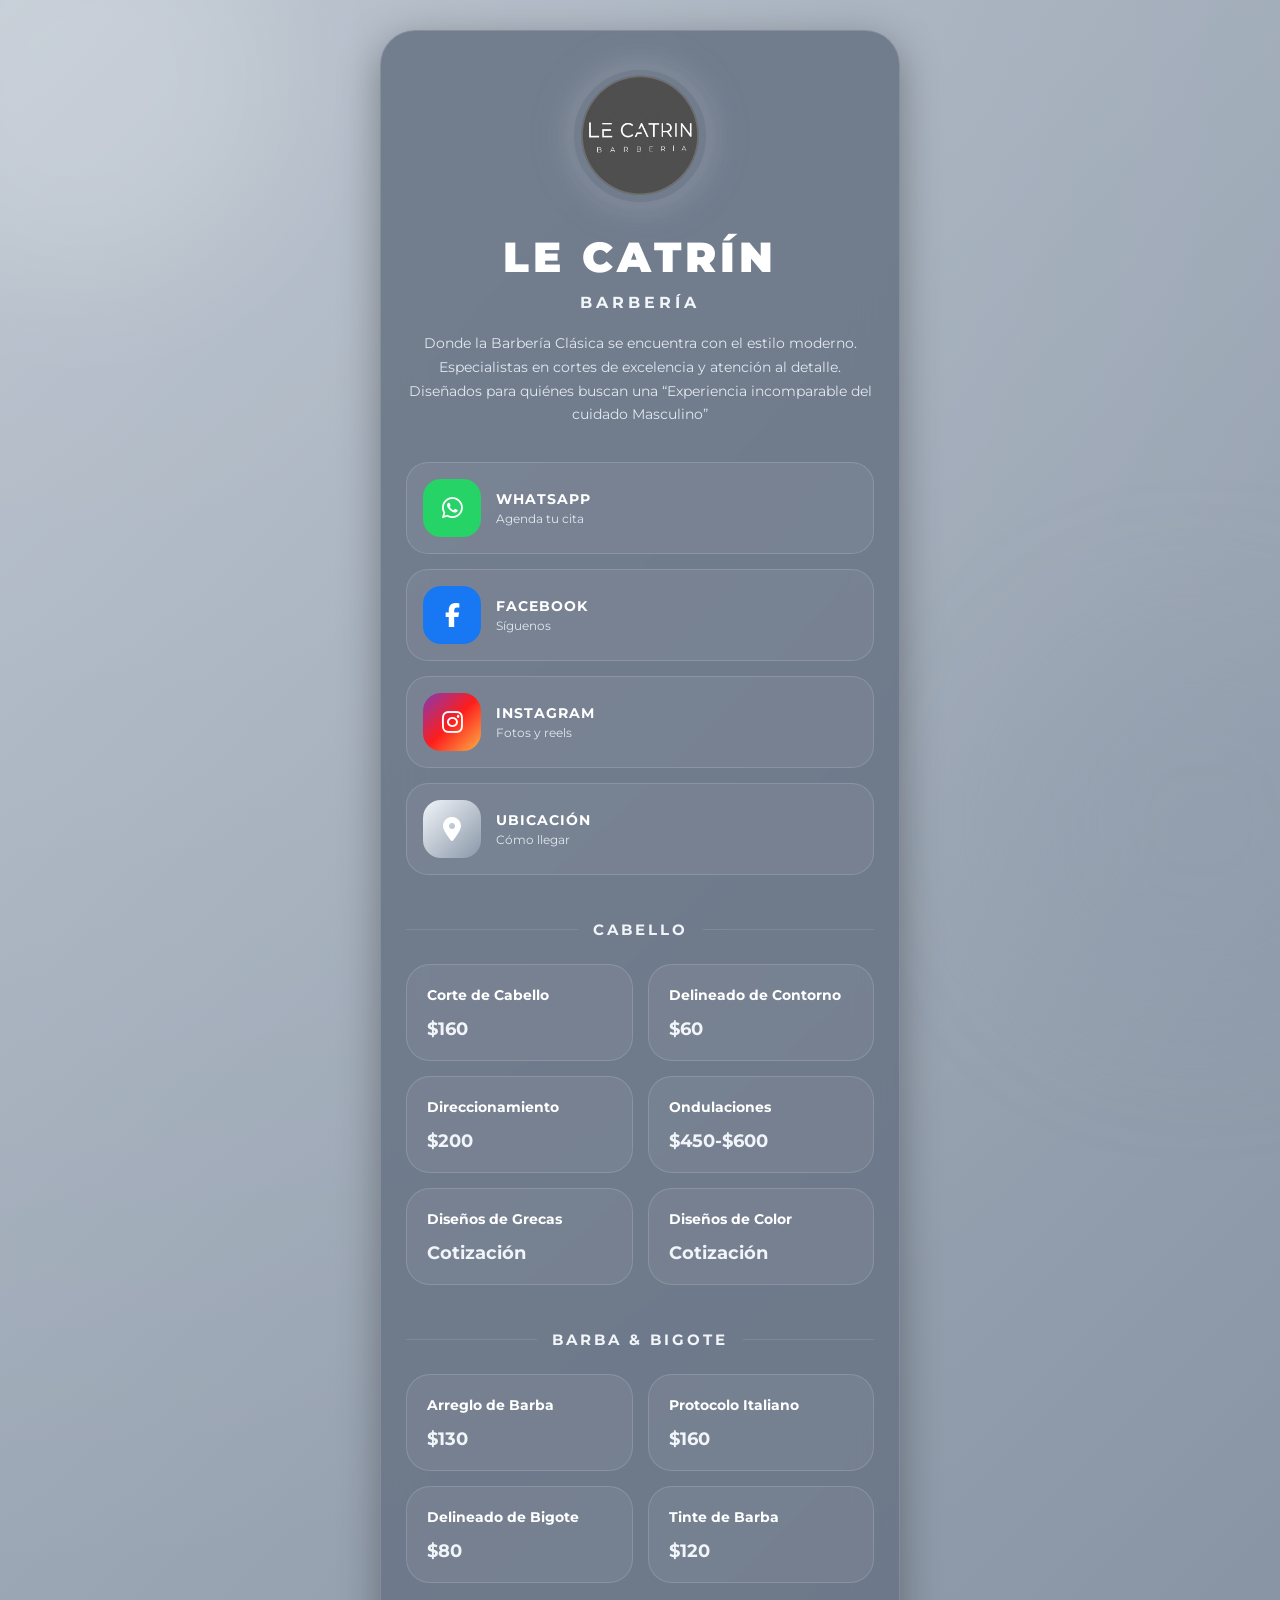
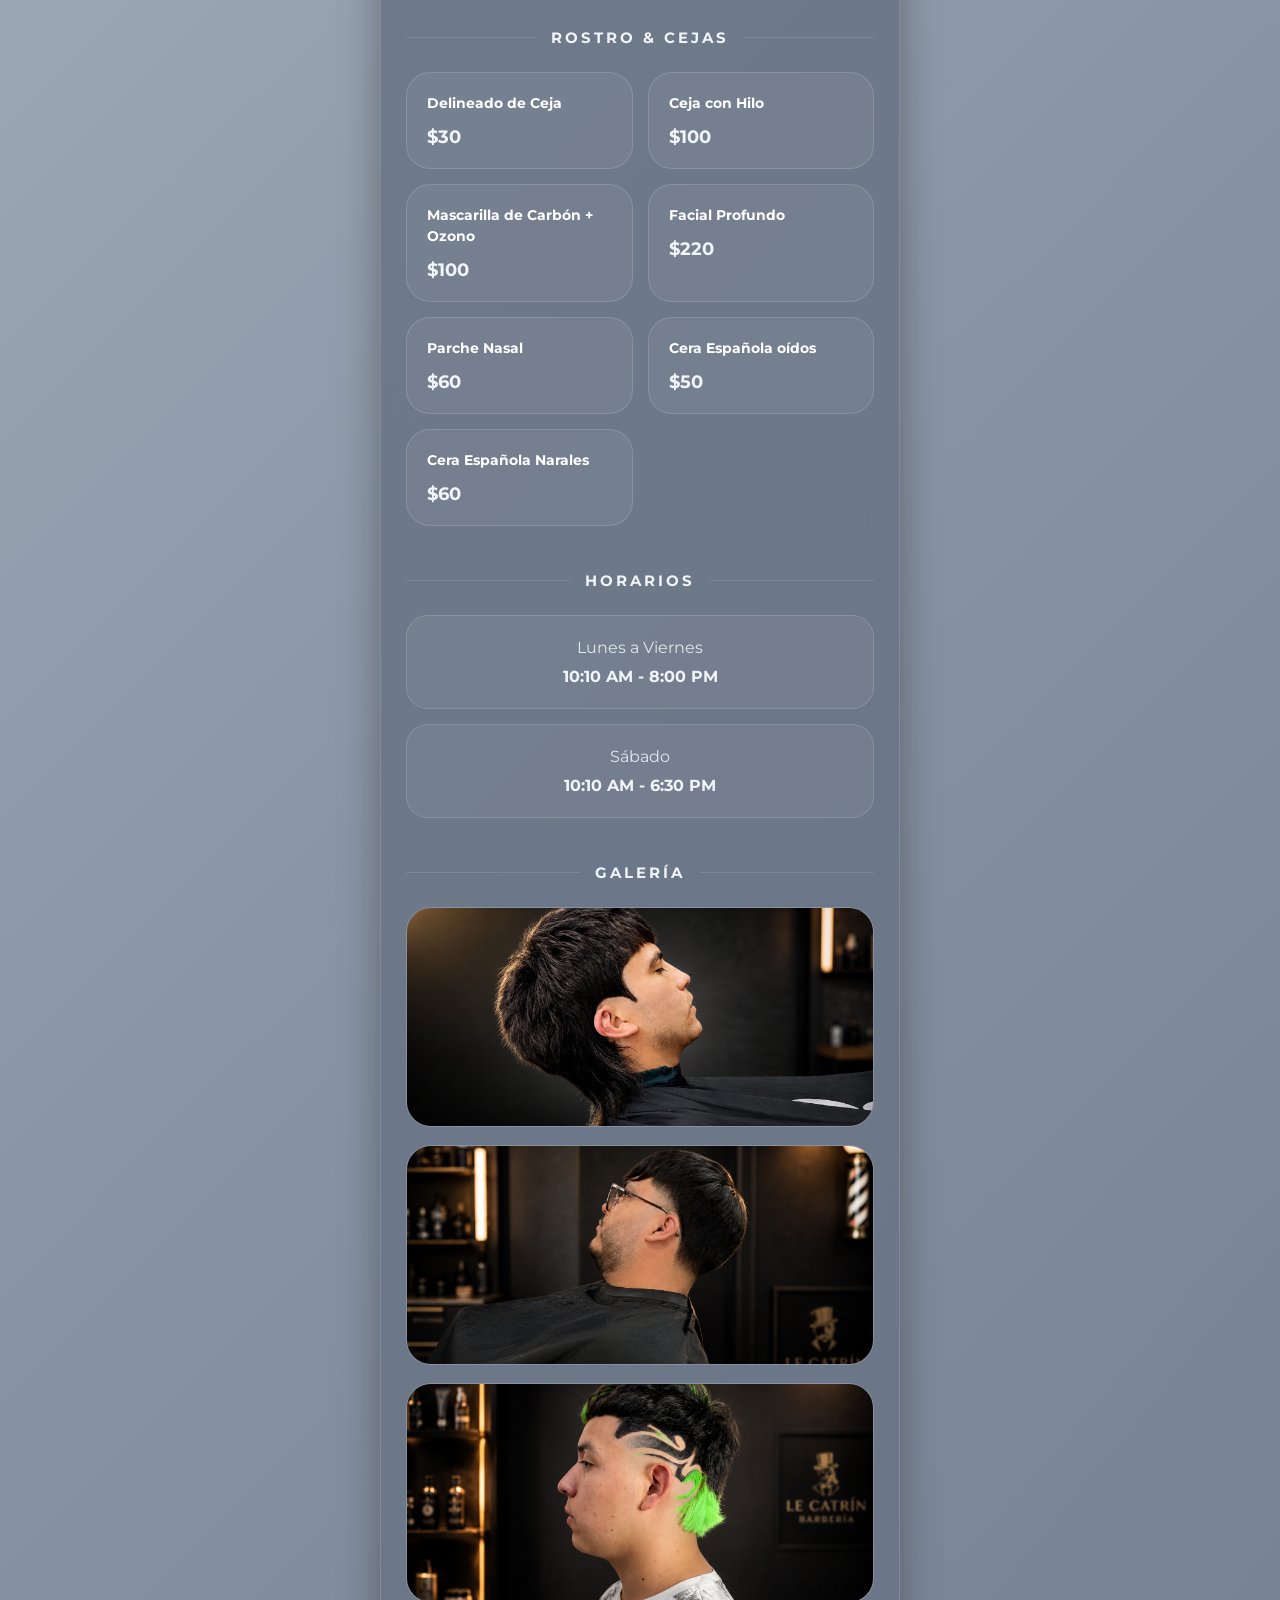
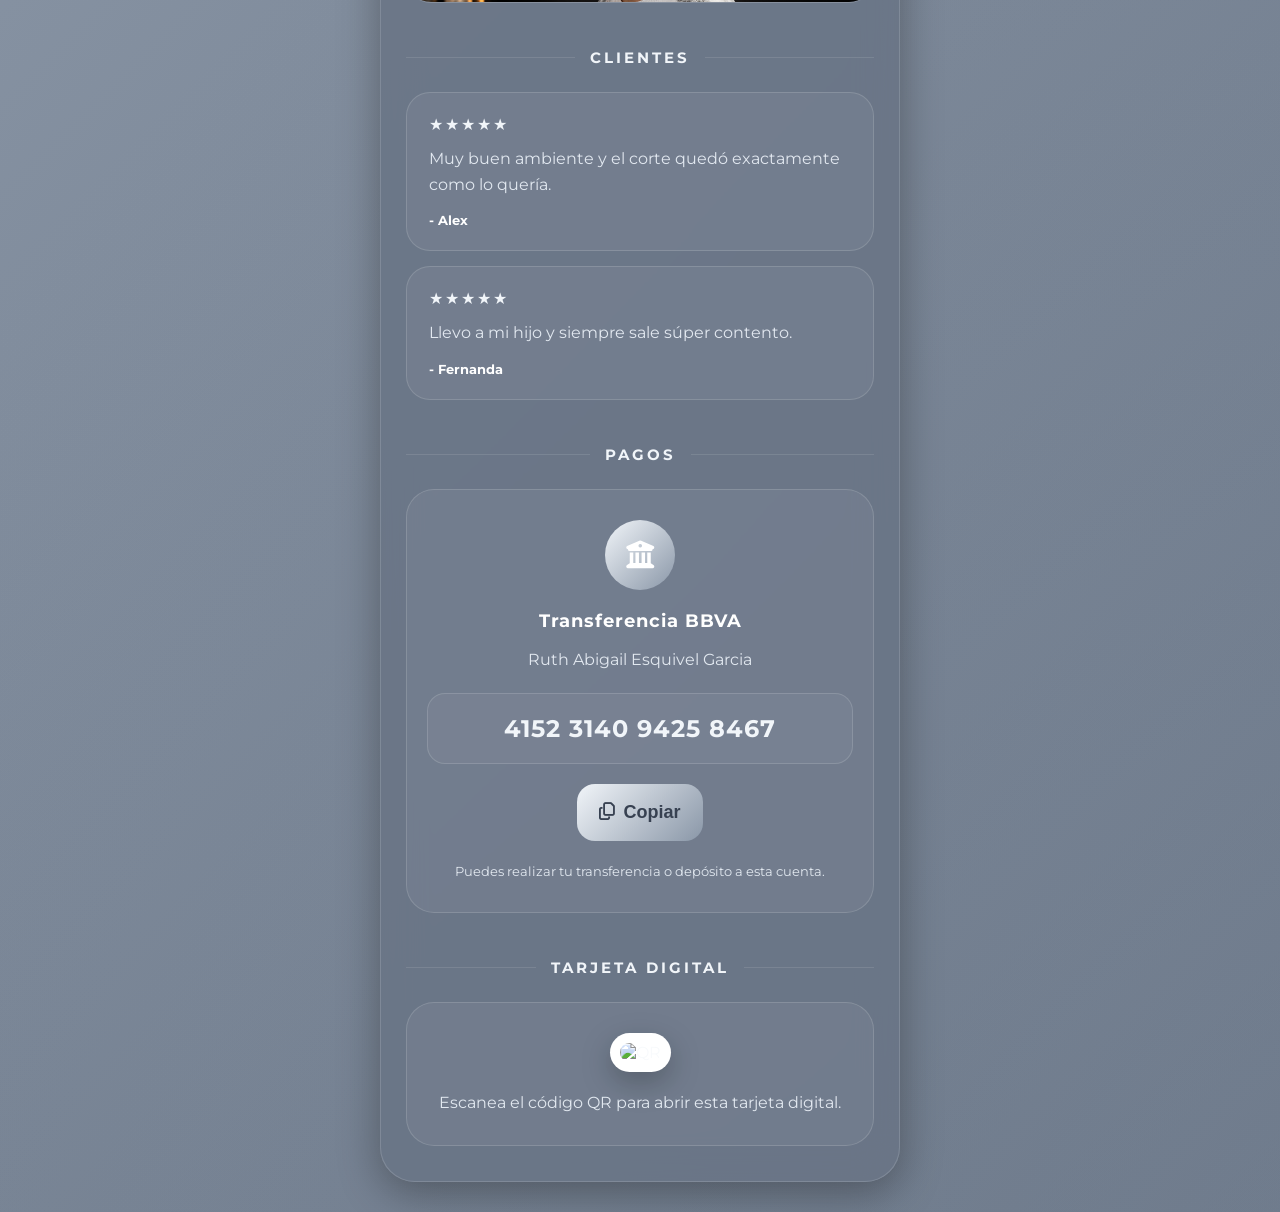
==== commit 7d748917: "Update index.html" ====
--- a/Le_Catrin_Barberia/index.html
+++ b/Le_Catrin_Barberia/index.html
@@ -303,7 +303,7 @@
 
                     <div class="service-card">
                         <h4>Cera Española Narales</h4>
-                        <strong>$50</strong>
+                        <strong>$60</strong>
                     </div>
 
                 </div>
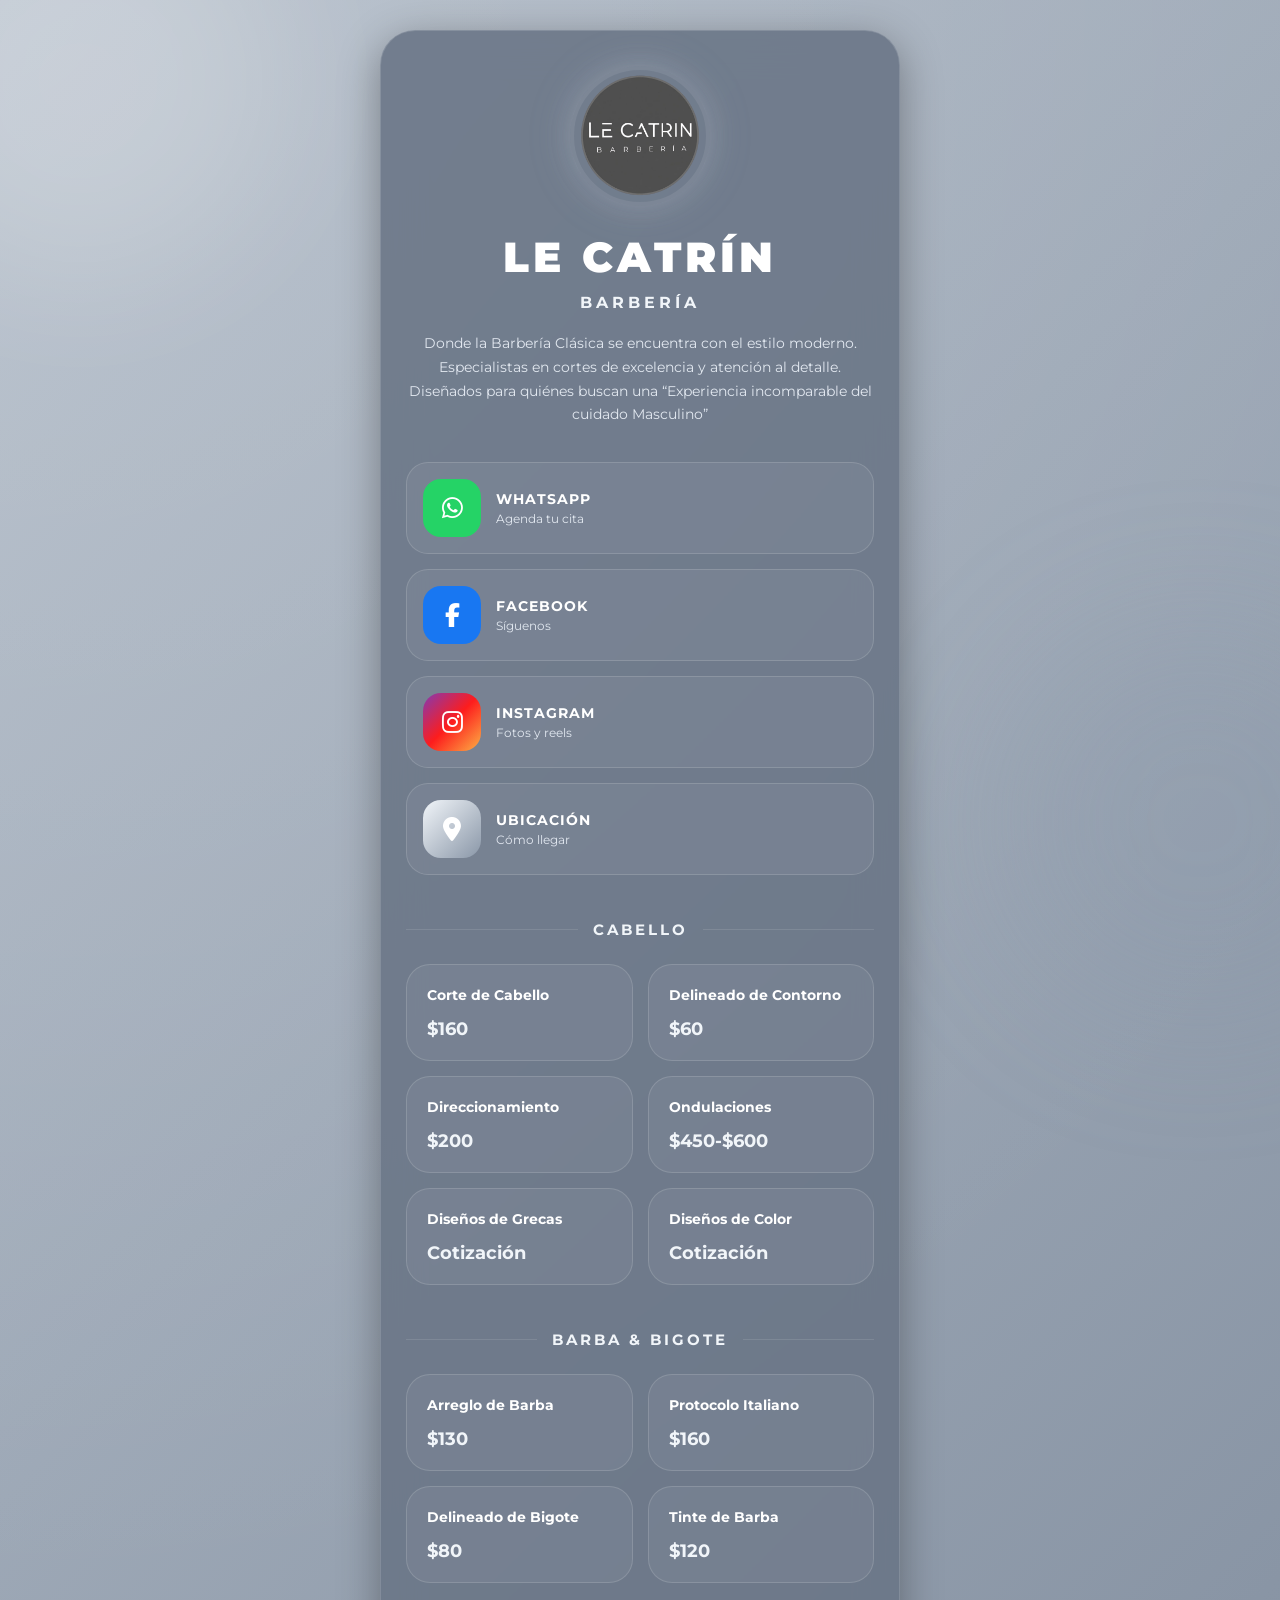
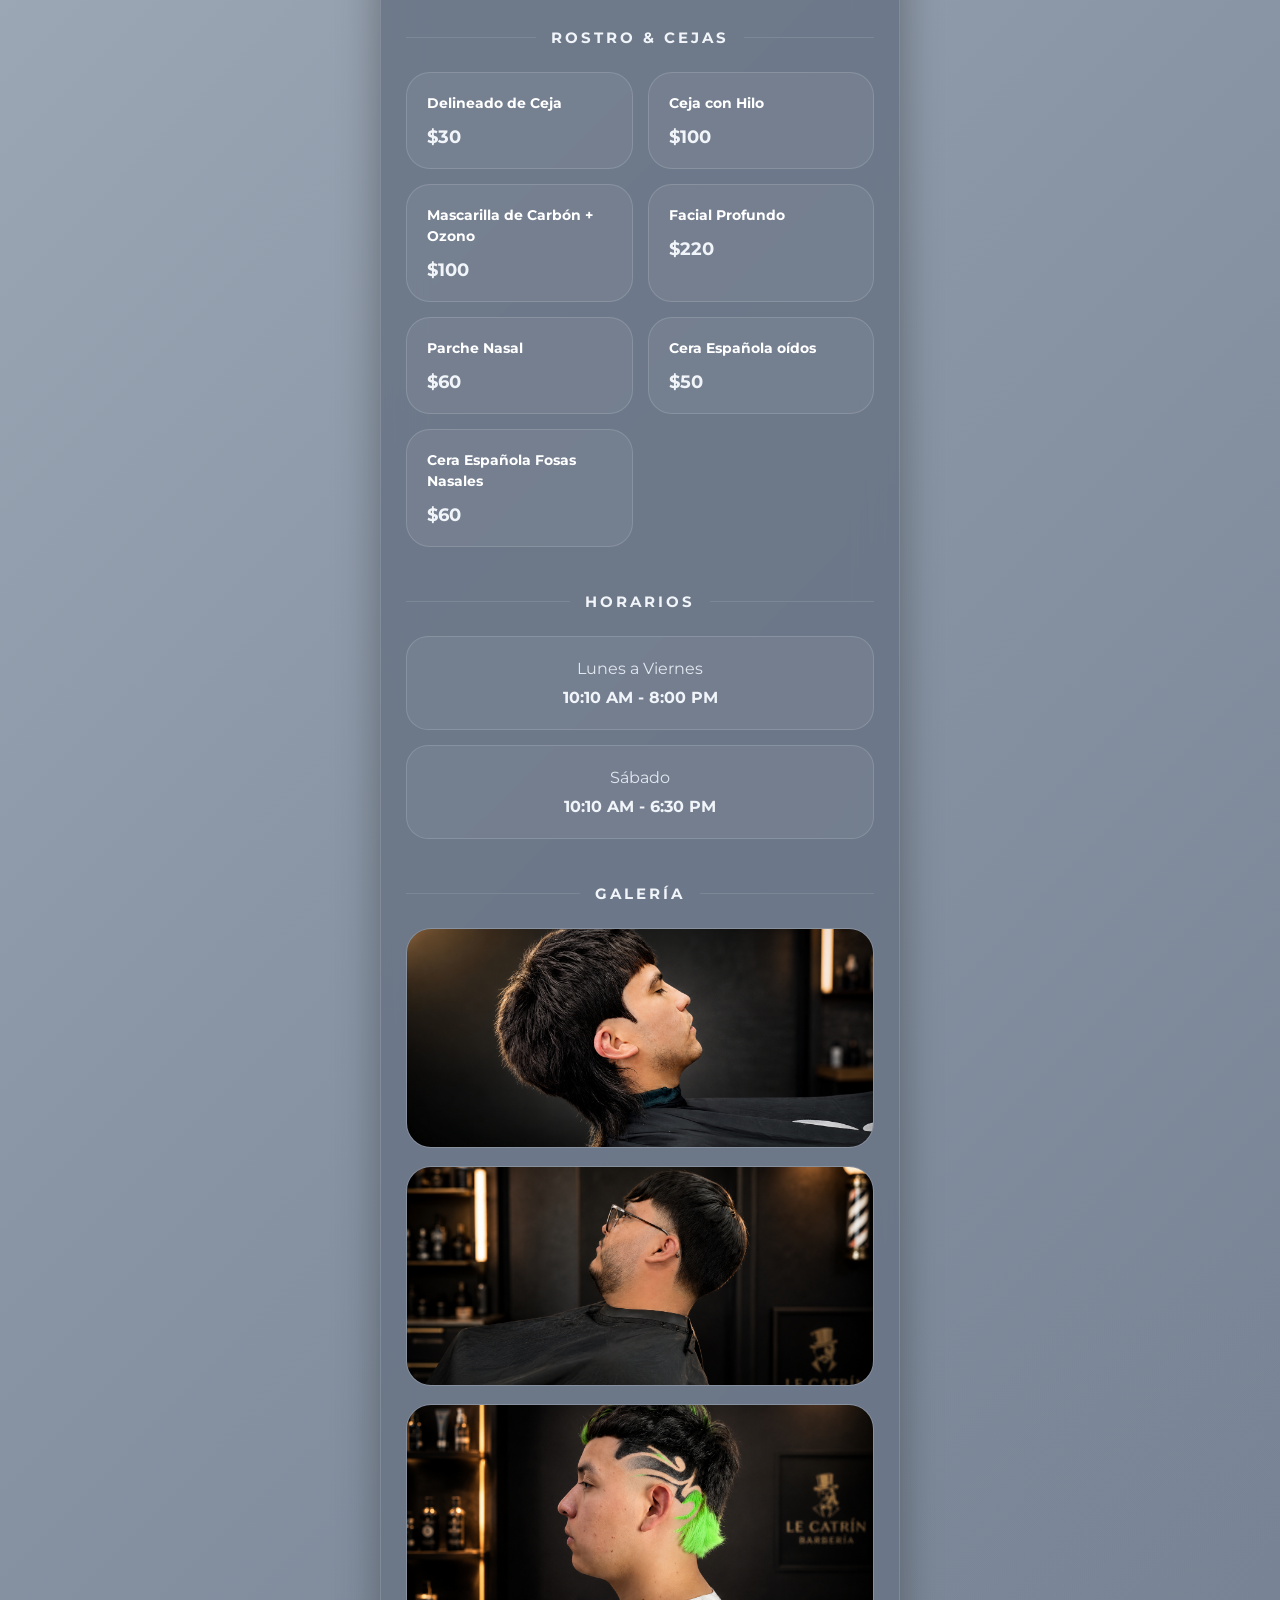
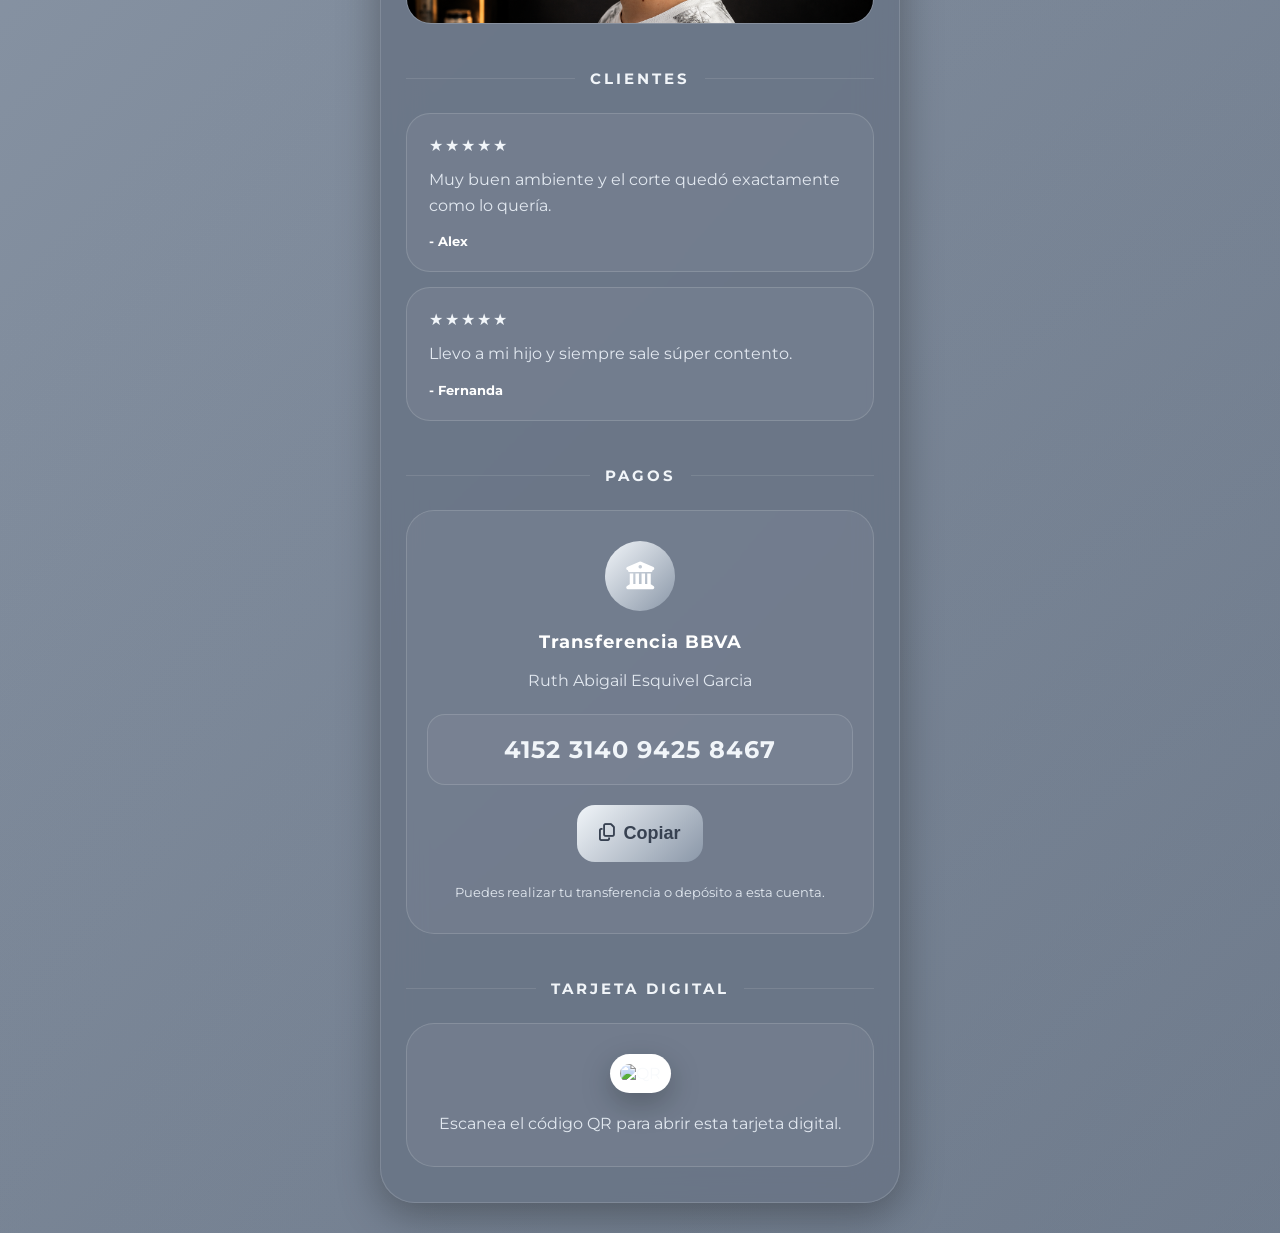
==== commit 2dd7cf30: "Update index.html" ====
--- a/Le_Catrin_Barberia/index.html
+++ b/Le_Catrin_Barberia/index.html
@@ -302,7 +302,7 @@
                     </div>
 
                     <div class="service-card">
-                        <h4>Cera Española Narales</h4>
+                        <h4>Cera Española Fosas Nasales</h4>
                         <strong>$60</strong>
                     </div>
 
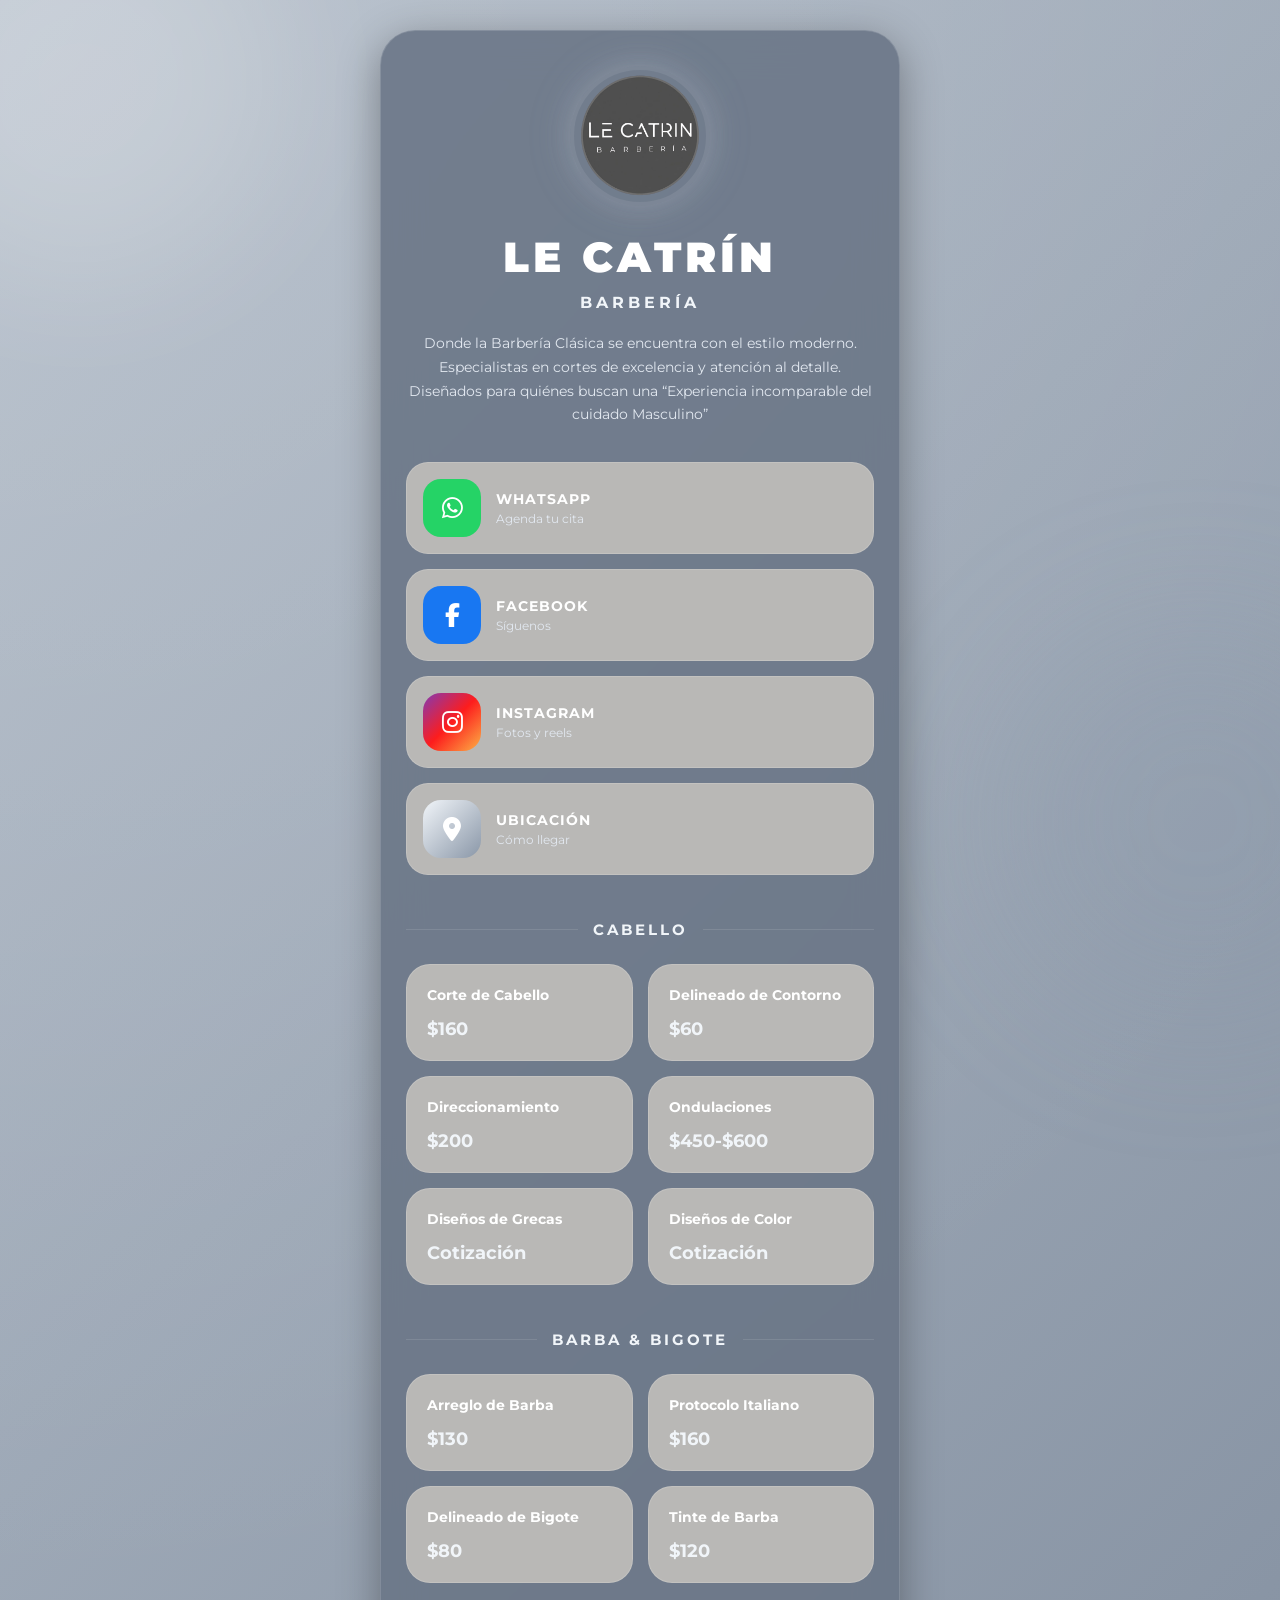
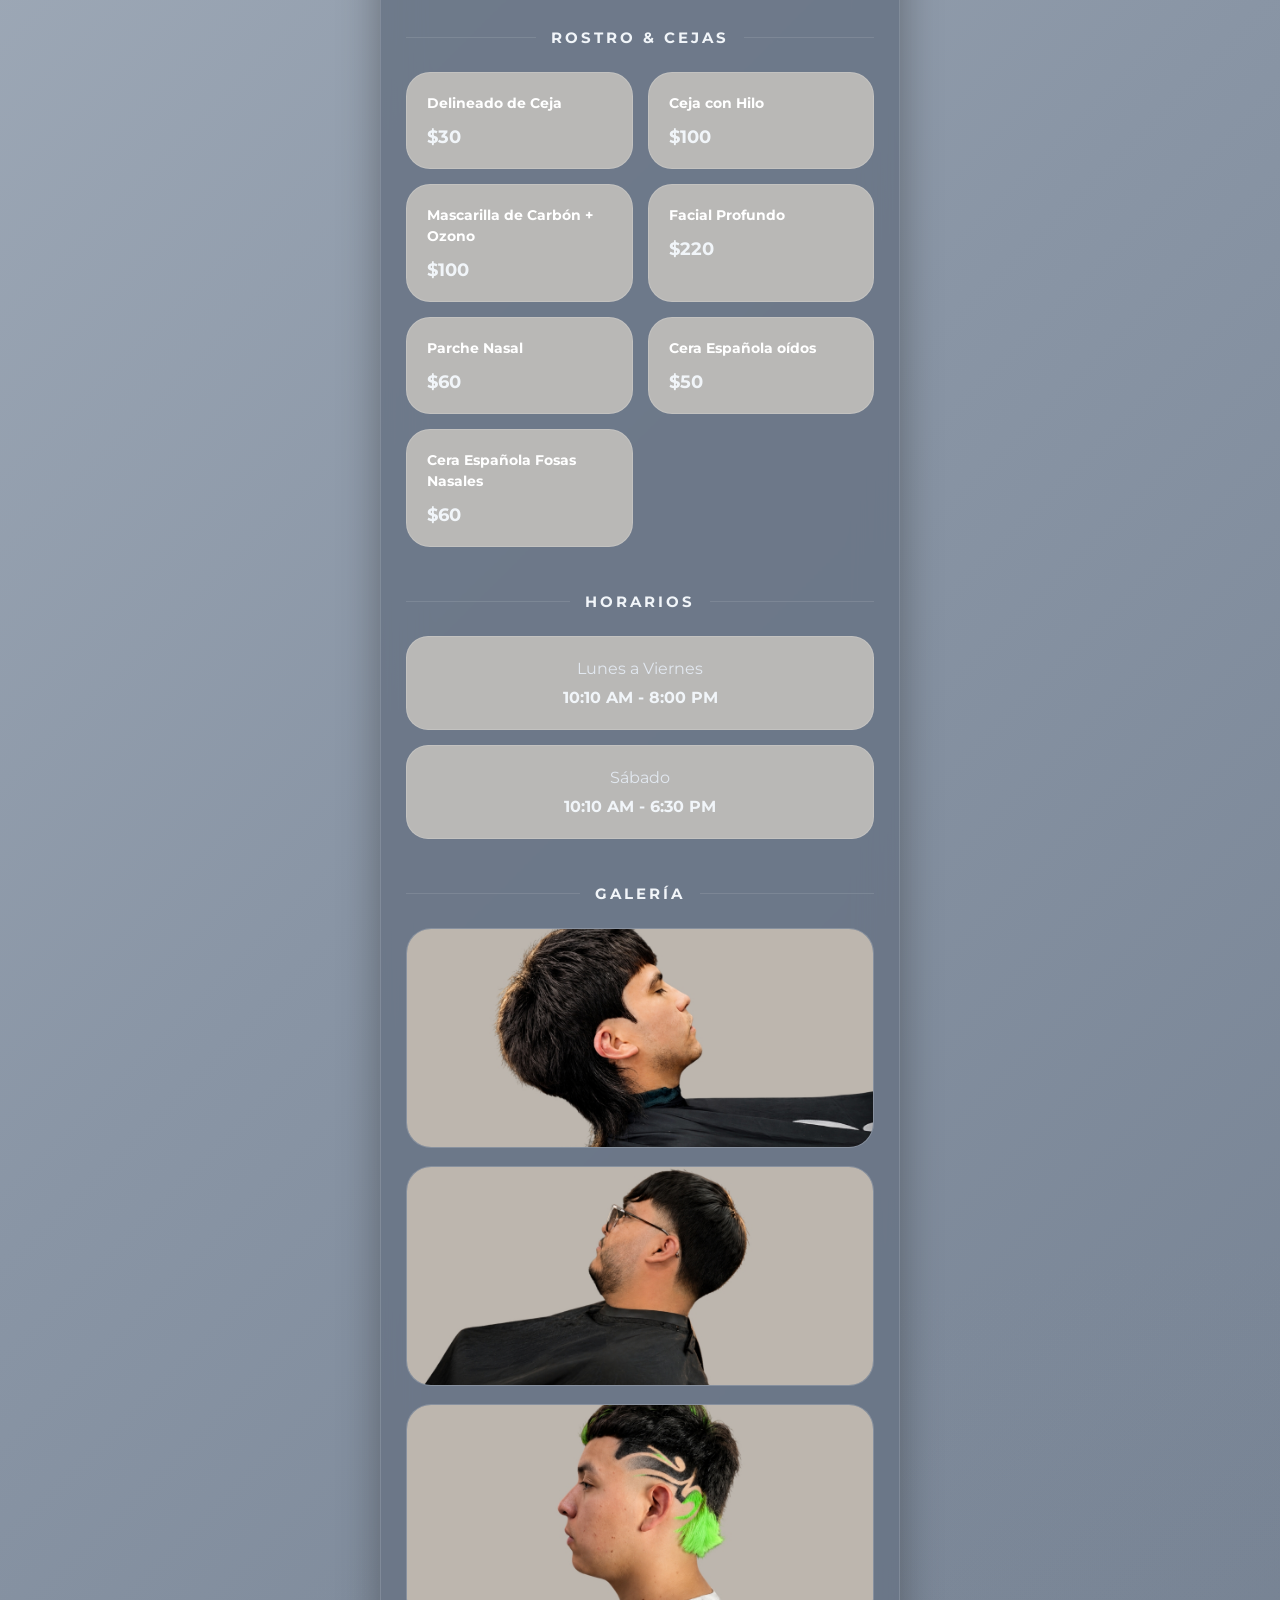
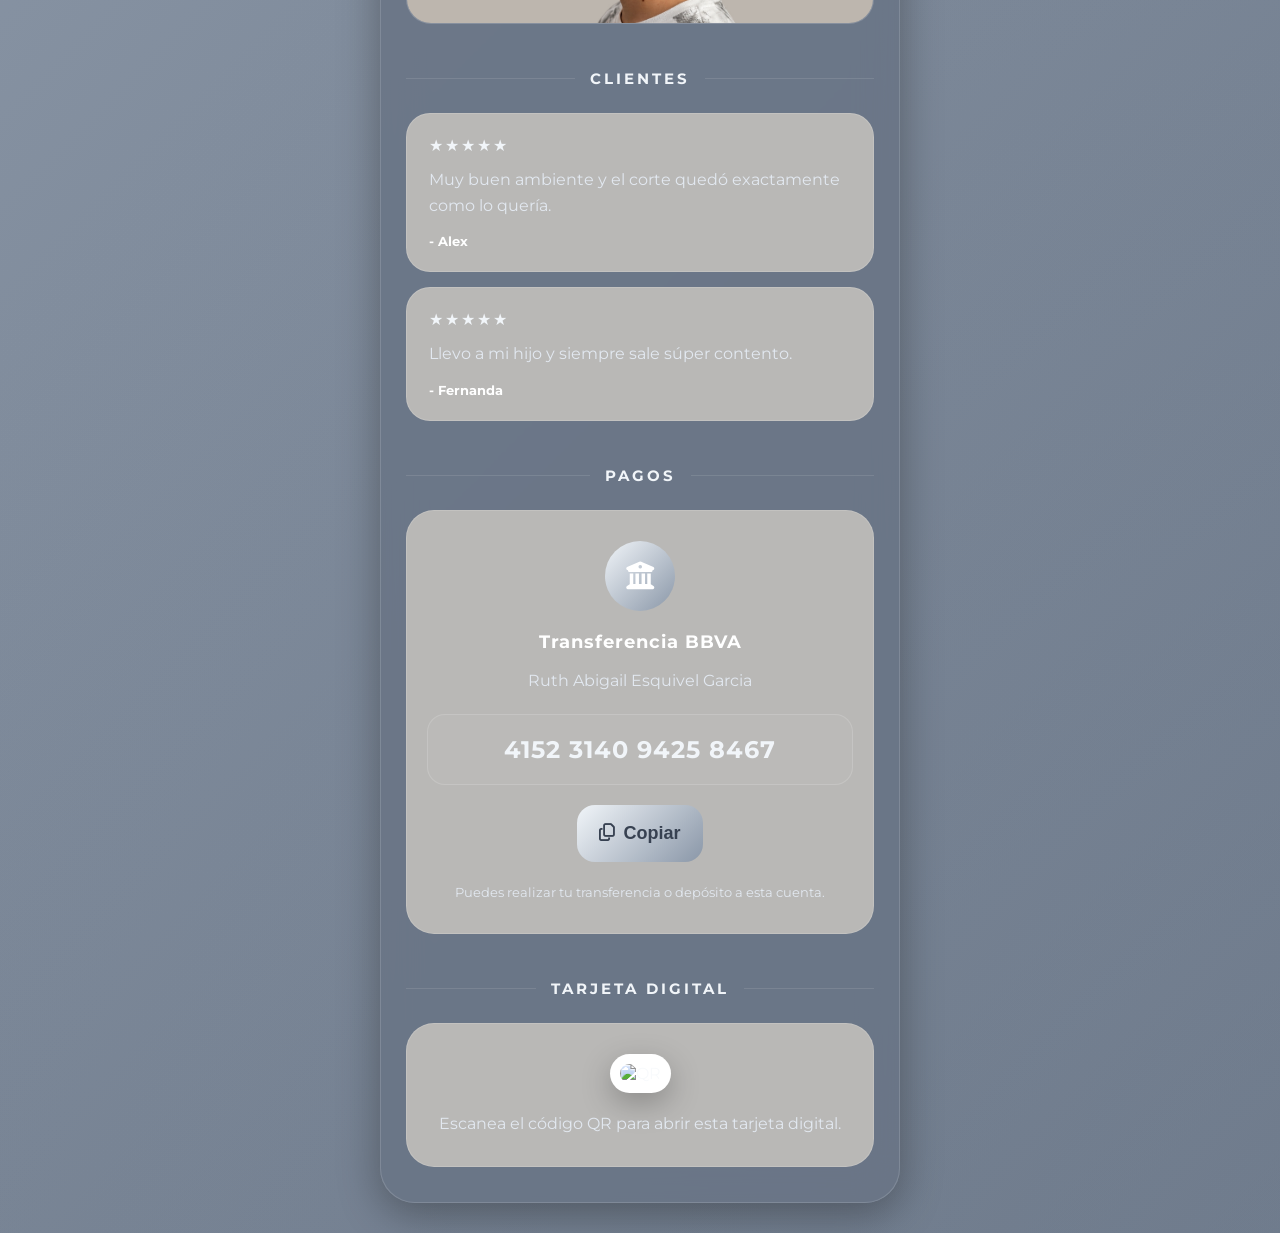
==== commit 072f91a5: "Update index.html" ====
--- a/Le_Catrin_Barberia/index.html
+++ b/Le_Catrin_Barberia/index.html
@@ -357,15 +357,15 @@
                 <div class="gallery">
 
                     <div class="gallery-item">
-                        <img src="foto1.png" alt="Trabajo 1">
+                        <img src="foto1.jpg" alt="Trabajo 1">
                     </div>
 
                     <div class="gallery-item">
-                        <img src="foto2.png" alt="Trabajo 2">
+                        <img src="foto2.jpg" alt="Trabajo 2">
                     </div>
 
                     <div class="gallery-item">
-                        <img src="foto3.png" alt="Trabajo 3">
+                        <img src="foto3.jpg" alt="Trabajo 3">
                     </div>
 
                 </div>
--- a/Le_Catrin_Barberia/style.css
+++ b/Le_Catrin_Barberia/style.css
@@ -225,7 +225,7 @@
     text-decoration:none;
     padding:16px;
     border-radius:22px;
-    background:rgba(255,255,255,.05);
+    background:#b9b8b6;
     border:1px solid var(--border);
     transition:.3s ease;
 }
@@ -238,7 +238,7 @@
 }
 
 .social-icon{
-    width:58px;
+    width:58px; 
     height:58px;
     border-radius:18px;
     display:flex;
@@ -313,7 +313,7 @@
 }
 
 .service-card{
-    background:rgba(255,255,255,.05);
+    background:#b9b8b6;
     border:1px solid var(--border);
     border-radius:24px;
     padding:20px;
@@ -349,7 +349,7 @@
 }
 
 .schedule-card{
-    background:rgba(255,255,255,.05);
+    background:#b9b8b6;
     border:1px solid var(--border);
     border-radius:22px;
     padding:22px;
@@ -402,7 +402,7 @@
 }
 
 .testimonial{
-    background:rgba(255,255,255,.05);
+    background:#b9b8b6;
     border:1px solid var(--border);
     border-radius:24px;
     padding:22px;
@@ -428,7 +428,7 @@
 
 .qr-box{
     text-align:center;
-    background:rgba(255,255,255,.05);
+    background:#b9b8b6;
     border:1px solid var(--border);
     border-radius:28px;
     padding:30px 20px;
@@ -451,7 +451,7 @@
 /* PAGOS */
 
 .payment-card{
-    background:rgba(255,255,255,.05);
+    background:#b9b8b6;
     border:1px solid var(--border);
     border-radius:28px;
     padding:30px 20px;
